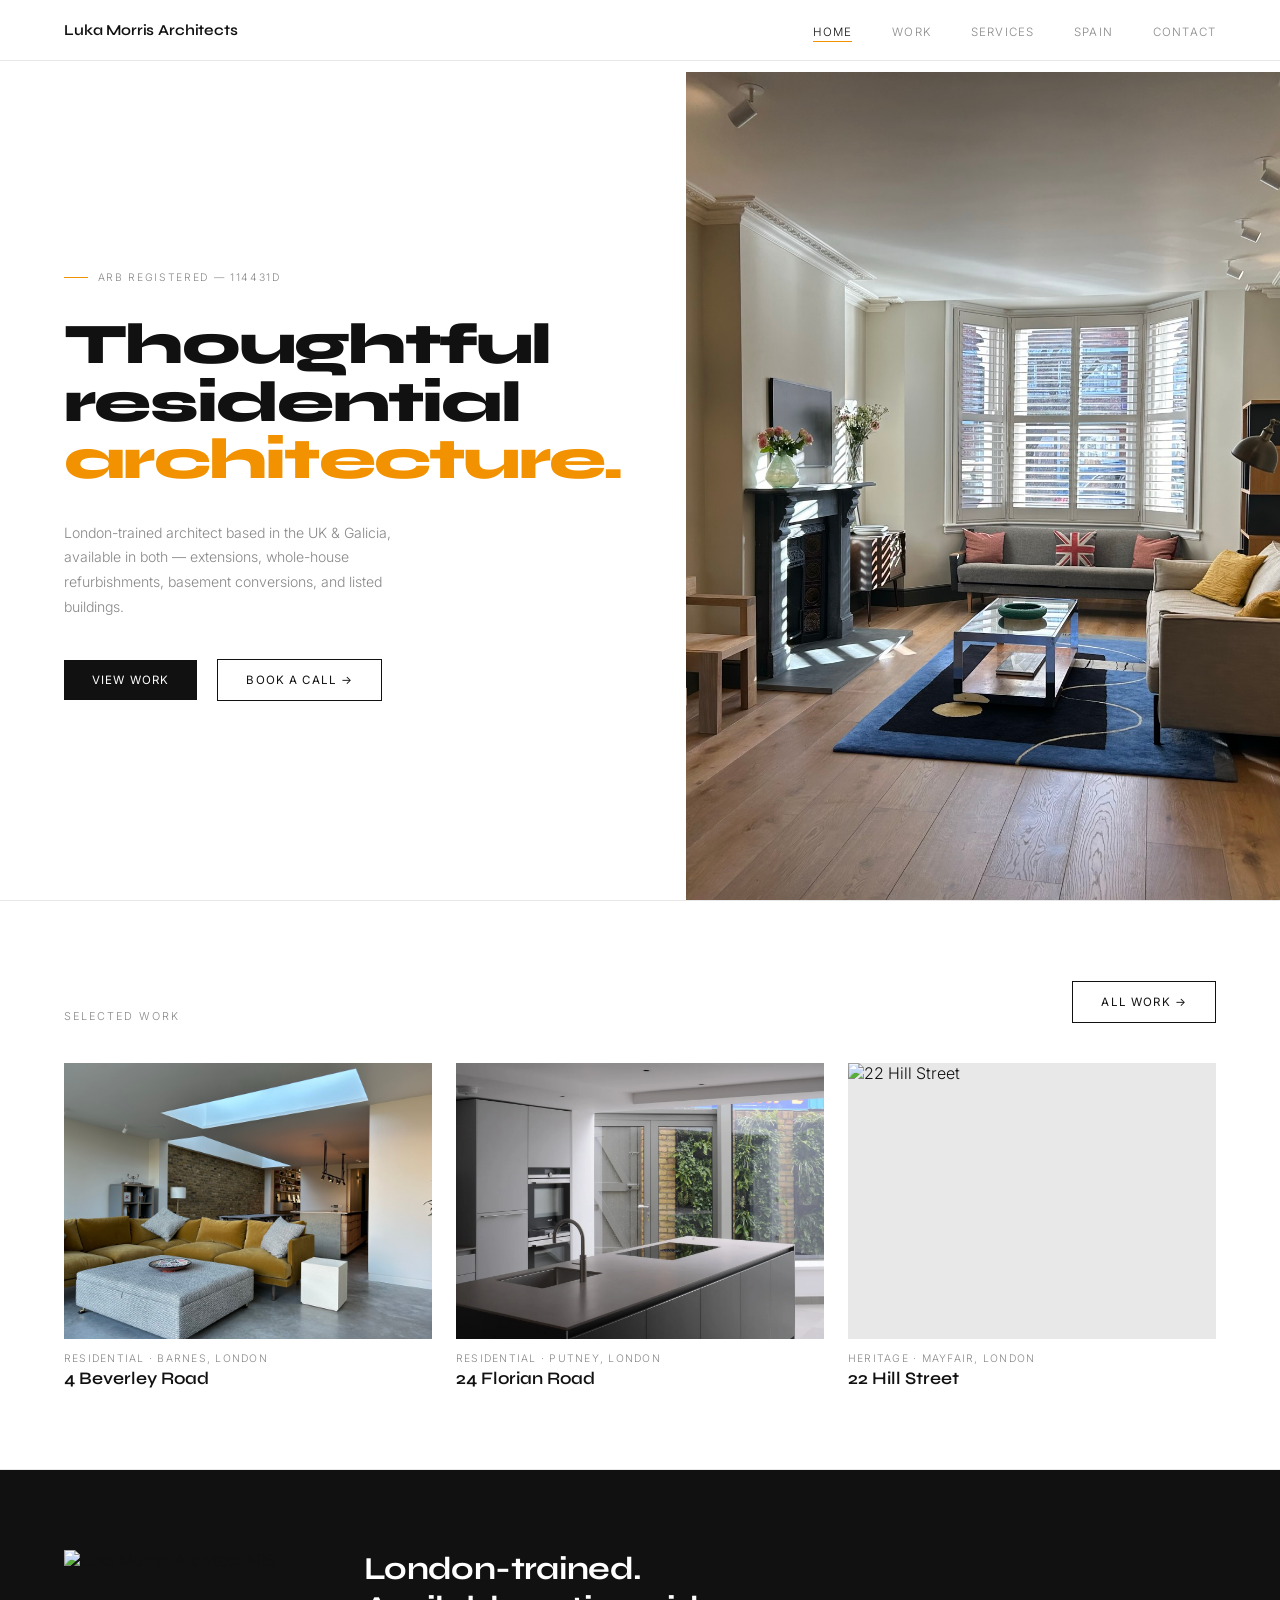
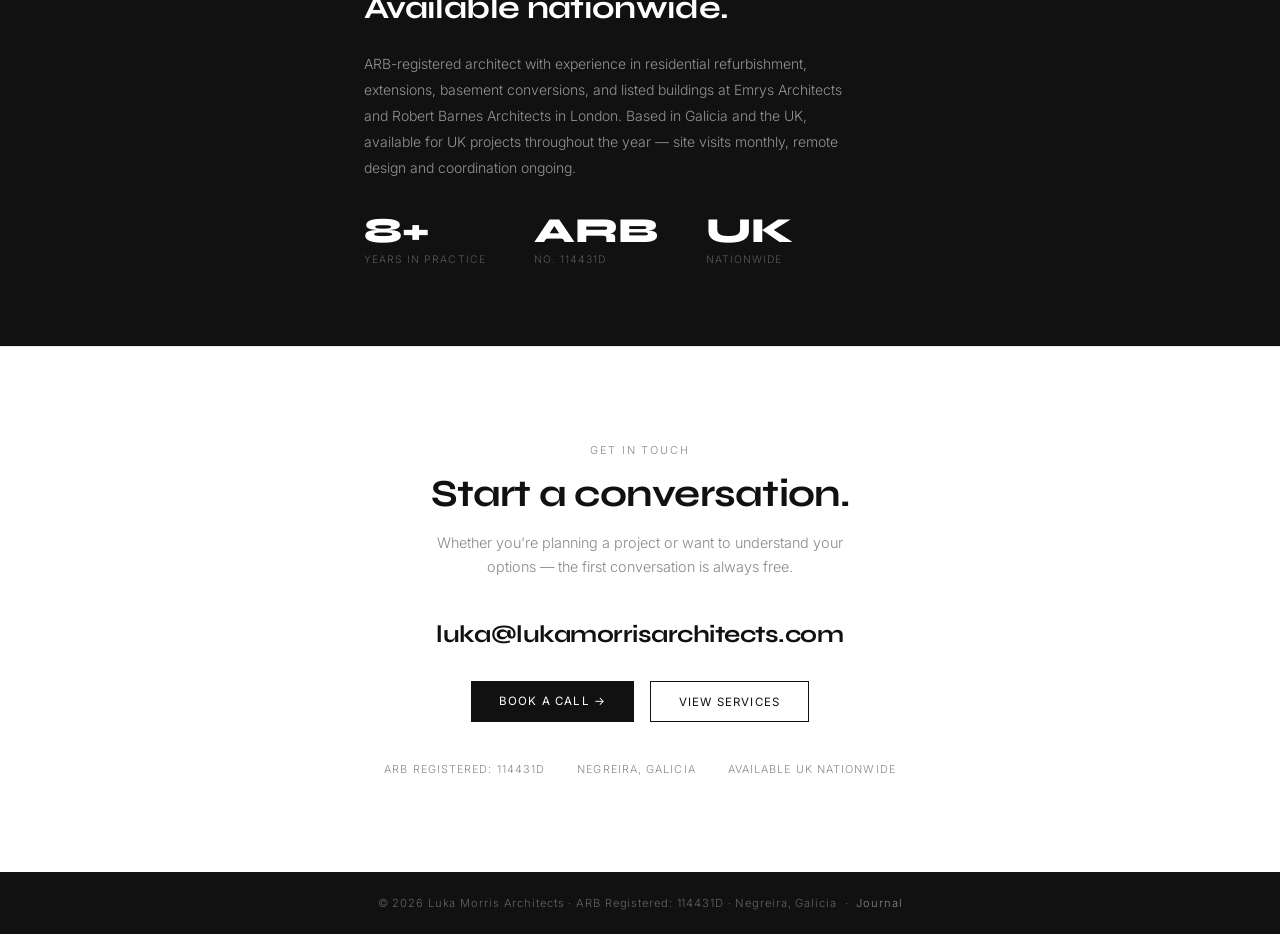
==== index.html @ ba9832d6 "Update index.html" ====
<!DOCTYPE html>
<html lang="en">
<head>
<meta charset="UTF-8">
<meta name="viewport" content="width=device-width, initial-scale=1.0">
<title>Luka Morris Architects — UK Residential Architecture</title>
<meta name="description" content="ARB-registered architect available across the UK — extensions, whole-house refurbishments, basement conversions, and listed buildings. Based in the Uk and Spain.">
<link rel="preconnect" href="https://fonts.googleapis.com">
<link href="https://fonts.googleapis.com/css2?family=Syne:wght@400;600;700;800&family=Inter:wght@300;400;500&display=swap" rel="stylesheet">
<link rel="stylesheet" href="style.css">
<style>
#hero{min-height:100vh;display:grid;grid-template-columns:1fr 1fr;padding-top:4.5rem}
.hero-text{display:flex;flex-direction:column;justify-content:center;padding:5rem 4rem}
.hero-display{font-family:'Syne',sans-serif;font-size:clamp(2.8rem,4.5vw,5rem);font-weight:800;letter-spacing:-.03em;line-height:1.0;color:#111;margin-bottom:2rem}
.hero-display em{font-style:normal;color:#F39200}
.hero-arb{display:inline-flex;align-items:center;gap:.6rem;font-size:.65rem;letter-spacing:.16em;text-transform:uppercase;color:#888;margin-bottom:2rem}
.hero-arb::before{content:'';display:inline-block;width:1.5rem;height:1px;background:#F39200}
.hero-sub{font-size:.88rem;line-height:1.75;color:#888;max-width:380px;margin-bottom:2.5rem;font-weight:300}
.hero-cta{display:flex;gap:1.25rem;align-items:center;flex-wrap:wrap}
.hero-img{overflow:hidden;background:#eee}
.hero-img img{width:100%;height:100%;object-fit:cover}
#projects{padding:5rem 4rem}
#projects .section-head{display:flex;justify-content:space-between;align-items:flex-end;margin-bottom:2.5rem}
.about-strip{background:#111;display:grid;grid-template-columns:220px 1fr;gap:5rem;align-items:start;padding:5rem 4rem}
.about-portrait{width:220px;overflow:hidden;flex-shrink:0}
.about-portrait img{width:100%;display:block}
.about-text h2{font-family:'Syne',sans-serif;font-size:clamp(1.6rem,2.5vw,2.2rem);font-weight:700;color:#fff;letter-spacing:-.02em;line-height:1.2;margin-bottom:1.5rem}
.about-text p{font-size:.875rem;line-height:1.85;color:rgba(255,255,255,.55);max-width:480px;margin-bottom:2rem;font-weight:300}
.about-stats{display:flex;gap:3rem;flex-wrap:wrap}
.stat-num{font-family:'Syne',sans-serif;font-size:2.2rem;font-weight:800;color:#fff;line-height:1}
.stat-label{font-size:.65rem;letter-spacing:.1em;text-transform:uppercase;color:rgba(255,255,255,.3);margin-top:.3rem}
@media(max-width:900px){
  #hero{grid-template-columns:1fr}
  .hero-img{min-height:55vh;order:-1}
  .hero-text{padding:3rem 1.5rem}
  .hero-display{font-size:2.4rem}
  #projects{padding:3.5rem 1.5rem}
  #projects .section-head{flex-direction:column;align-items:flex-start;gap:1rem}
  .about-strip{grid-template-columns:1fr;padding:3rem 1.5rem;gap:2.5rem}
  .about-portrait{width:100px}
}
</style>
</head>
<body>

<nav>
  <a href="index.html" class="nav-logo">Luka Morris Architects</a>
  <ul class="nav-links">
    <li><a href="index.html" class="active">Home</a></li>
    <li><a href="work.html">Work</a></li>
    <li><a href="services.html">Services</a></li>
    <li><a href="spain.html">Spain</a></li>
    <li><a href="#contact">Contact</a></li>
  </ul>
</nav>

<section id="hero">
  <div class="hero-text">
    <span class="hero-arb">ARB Registered — 114431D</span>
    <h1 class="hero-display">Thoughtful<br>residential<br><em>architecture.</em></h1>
    <p class="hero-sub">London-trained architect based in the UK & Galicia, available in both — extensions, whole-house refurbishments, basement conversions, and listed buildings.</p>
    <div class="hero-cta">
      <a href="work.html" class="btn">View Work</a>
      <a href="https://calendly.com/luka-lukamorrisarchitects/30min" target="_blank" class="btn-outline">Book a Call →</a>
    </div>
  </div>
  <div class="hero-img">
    <img src="hero-beverley.jpg" alt="4 Beverley Road — open plan living with rooflights, Barnes">
  </div>
</section>

<hr class="rule">

<section id="projects">
  <div class="section-head">
    <span class="lbl" style="margin-bottom:0">Selected Work</span>
    <a href="work.html" class="btn-outline" style="white-space:nowrap">All Work →</a>
  </div>
  <div class="work-grid-3">
    <a href="work.html#beverley-road" class="work-card">
      <div class="work-card-img"><img src="bev-living.jpg" alt="4 Beverley Road"></div>
      <span class="work-card-label">Residential · Barnes, London</span>
      <div class="work-card-title">4 Beverley Road</div>
    </a>
    <a href="work.html#florian-road" class="work-card">
      <div class="work-card-img"><img src="fr-kitchen.webp" alt="24 Florian Road"></div>
      <span class="work-card-label">Residential · Putney, London</span>
      <div class="work-card-title">24 Florian Road</div>
    </a>
    <a href="work.html#hill-street" class="work-card">
      <div class="work-card-img"><img src="hs-facade.jpg" alt="22 Hill Street"></div>
      <span class="work-card-label">Heritage · Mayfair, London</span>
      <div class="work-card-title">22 Hill Street</div>
    </a>
  </div>
</section>

<hr class="rule">

<div class="about-strip">
  <div class="about-portrait"><img src="portrait.jpg" alt="Luka Morris, Architect ARB"></div>
  <div class="about-text">
    <h2>London-trained.<br>Available nationwide.</h2>
    <p>ARB-registered architect with experience in residential refurbishment, extensions, basement conversions, and listed buildings at Emrys Architects and Robert Barnes Architects in London. Based in Galicia and the UK, available for UK projects throughout the year — site visits monthly, remote design and coordination ongoing.</p>
    <div class="about-stats">
      <div><div class="stat-num">8+</div><div class="stat-label">Years in practice</div></div>
      <div><div class="stat-num">ARB</div><div class="stat-label">No. 114431D</div></div>
      <div><div class="stat-num">UK</div><div class="stat-label">Nationwide</div></div>
    </div>
  </div>
</div>

<hr class="rule">

<section id="contact">
  <span class="lbl">Get in Touch</span>
  <h2>Start a conversation.</h2>
  <p class="contact-sub">Whether you're planning a project or want to understand your options — the first conversation is always free.</p>
  <span id="em"></span>
  <div class="contact-cta">
    <a href="https://calendly.com/luka-lukamorrisarchitects/30min" target="_blank" class="btn">Book a Call →</a>
    <a href="services.html" class="btn-outline">View Services</a>
  </div>
  <div class="contact-meta">
    <span>ARB Registered: 114431D</span>
    <span>Negreira, Galicia</span>
    <span>Available UK Nationwide</span>
  </div>
</section>

<footer>
  © 2026 Luka Morris Architects · ARB Registered: 114431D · Negreira, Galicia
  &nbsp;·&nbsp; <a href="journal.html">Journal</a>
</footer>

<script>
(function(){
  var u='luka',d='lukamorrisarchitects.com',e=u+'@'+d;
  document.getElementById('em').innerHTML='<a href="mailto:'+e+'" class="contact-email-el">'+e+'</a>';
})();
</script>
</body>
</html>
---- style.css ----
/* RESET + VARIABLES */
*,*::before,*::after{margin:0;padding:0;box-sizing:border-box}
:root{
  --black:#111111;
  --white:#ffffff;
  --accent:#F39200;
  --grey:#E8E8E8;
  --mid:#888888;
  --light:#F7F7F7;
  --syne:'Syne',sans-serif;
  --inter:'Inter',sans-serif;
}
html{scroll-behavior:smooth}
body{background:var(--white);color:var(--black);font-family:var(--inter);font-weight:300;-webkit-font-smoothing:antialiased}
img{display:block;max-width:100%;height:auto}
a{color:inherit}

/* NAV */
nav{position:fixed;top:0;left:0;right:0;z-index:100;display:flex;justify-content:space-between;align-items:center;padding:1.25rem 4rem;background:var(--white);border-bottom:1px solid var(--grey)}
.nav-logo{font-family:var(--syne);font-size:.95rem;font-weight:600;letter-spacing:-.01em;text-decoration:none;color:var(--black)}
.nav-links{display:flex;gap:2.5rem;list-style:none;align-items:center}
.nav-links a{text-decoration:none;font-size:.72rem;letter-spacing:.1em;text-transform:uppercase;color:var(--mid);transition:color .2s}
.nav-links a:hover{color:var(--black)}
.nav-links a.active{color:var(--black);border-bottom:1px solid var(--accent);padding-bottom:2px}

/* TYPOGRAPHY */
.display{font-family:var(--syne);font-weight:800;letter-spacing:-.03em;line-height:1.0}
.page-title{font-family:var(--syne);font-size:clamp(3rem,6vw,5.5rem);font-weight:800;letter-spacing:-.03em;line-height:1.0;margin-bottom:1rem}
h2{font-family:var(--syne);font-size:clamp(1.75rem,3vw,2.5rem);font-weight:700;letter-spacing:-.02em;line-height:1.1}
h3{font-family:var(--syne);font-size:1.35rem;font-weight:600;letter-spacing:-.01em}
.lbl{display:block;font-size:.68rem;letter-spacing:.18em;text-transform:uppercase;color:var(--mid);margin-bottom:1rem}
.lbl-accent{color:var(--accent)}
.body-text{font-size:.9rem;line-height:1.8;color:#444;font-weight:300}

/* BUTTONS */
.btn{display:inline-block;padding:.8rem 1.75rem;background:var(--black);color:var(--white);text-decoration:none;font-family:var(--inter);font-size:.72rem;font-weight:400;letter-spacing:.1em;text-transform:uppercase;transition:background .2s;border:none;cursor:pointer}
.btn:hover{background:var(--accent)}
.btn-outline{display:inline-block;padding:.8rem 1.75rem;background:transparent;color:var(--black);text-decoration:none;font-family:var(--inter);font-size:.72rem;font-weight:400;letter-spacing:.1em;text-transform:uppercase;border:1px solid var(--black);transition:all .2s}
.btn-outline:hover{background:var(--black);color:var(--white)}
.btn-enquire{display:inline-block;padding:.6rem 1.25rem;background:transparent;color:var(--black);text-decoration:none;font-family:var(--inter);font-size:.68rem;font-weight:400;letter-spacing:.1em;text-transform:uppercase;border:1px solid var(--grey);transition:all .2s}
.btn-enquire:hover{border-color:var(--accent);color:var(--accent)}

/* DIVIDERS */
hr.rule{border:none;border-top:1px solid var(--grey);margin:0}
.accent-rule{width:2.5rem;height:2px;background:var(--accent);margin-bottom:1.5rem;display:block}

/* CONTACT SECTION */
#contact{text-align:center;padding:6rem 4rem}
#contact h2{margin-bottom:1rem}
.contact-sub{color:var(--mid);font-size:.9rem;max-width:420px;margin:0 auto 2.5rem;line-height:1.7}
.contact-email-el{display:block;font-family:var(--syne);font-size:1.5rem;font-weight:700;color:var(--black);text-decoration:none;margin-bottom:2rem;letter-spacing:-.02em}
.contact-email-el:hover{color:var(--accent)}
.contact-cta{display:flex;gap:1rem;justify-content:center;flex-wrap:wrap}
.contact-meta{display:flex;justify-content:center;gap:2rem;flex-wrap:wrap;font-size:.68rem;letter-spacing:.1em;text-transform:uppercase;color:var(--mid);margin-top:2.5rem}

/* FOOTER */
footer{background:var(--black);color:rgba(255,255,255,.35);text-align:center;padding:1.5rem 4rem;font-size:.7rem;letter-spacing:.08em}
footer a{color:rgba(255,255,255,.5);text-decoration:none}
footer a:hover{color:var(--white)}

/* WORK CARDS */
.work-grid-3{display:grid;grid-template-columns:repeat(3,1fr);gap:1.5rem}
.work-card{text-decoration:none;display:block}
.work-card-img{overflow:hidden;background:var(--grey);margin-bottom:.85rem;aspect-ratio:4/3}
.work-card-img img{width:100%;height:100%;object-fit:cover;transition:transform .5s ease}
.work-card:hover .work-card-img img{transform:scale(1.04)}
.work-card-label{font-size:.65rem;letter-spacing:.12em;text-transform:uppercase;color:var(--mid);margin-bottom:.2rem;display:block}
.work-card-title{font-family:var(--syne);font-size:1.1rem;font-weight:600;color:var(--black)}

/* GALLERY GRID */
.gallery-grid-2{display:grid;grid-template-columns:repeat(2,1fr);gap:1rem}
.gallery-grid-3{display:grid;grid-template-columns:repeat(3,1fr);gap:1rem}
.gallery-item img{width:100%;height:auto;display:block;transition:opacity .3s}
.gallery-item:hover img{opacity:.9}
.gallery-item.square img{aspect-ratio:1;object-fit:cover}
.gallery-item.portrait img{aspect-ratio:3/4;object-fit:cover}
.gallery-item.landscape img{aspect-ratio:4/3;object-fit:cover}

/* DETAILS EXPAND */
details.expand{border-top:1px solid var(--grey);margin-top:2.5rem;padding-top:2rem}
details.expand summary{font-size:.7rem;letter-spacing:.14em;text-transform:uppercase;cursor:pointer;list-style:none;display:flex;align-items:center;gap:.75rem;color:var(--mid);user-select:none;padding-bottom:0;transition:color .2s}
details.expand summary:hover{color:var(--black)}
details.expand summary::after{content:'+';font-size:1.2rem;line-height:1;transition:transform .2s;color:var(--accent)}
details[open].expand summary::after{content:'×'}
details.expand summary::-webkit-details-marker{display:none}
details.expand .expand-content{margin-top:2rem}

/* META TABLE */
.meta-table{width:100%;border-collapse:collapse;font-size:.82rem}
.meta-table tr{border-bottom:1px solid var(--grey)}
.meta-table td{padding:.6rem 0;vertical-align:top}
.meta-table td:first-child{width:38%;color:var(--mid);font-size:.7rem;letter-spacing:.08em;text-transform:uppercase;padding-right:1rem}
.meta-table td:last-child{color:var(--black);font-weight:400}

/* RESPONSIVE */
@media(max-width:900px){
  nav{padding:1rem 1.5rem}
  .nav-links{display:none}
  #contact{padding:4rem 1.5rem}
  .work-grid-3{grid-template-columns:1fr}
  .gallery-grid-2{grid-template-columns:1fr}
  .gallery-grid-3{grid-template-columns:repeat(2,1fr)}
  footer{padding:1.5rem}
}
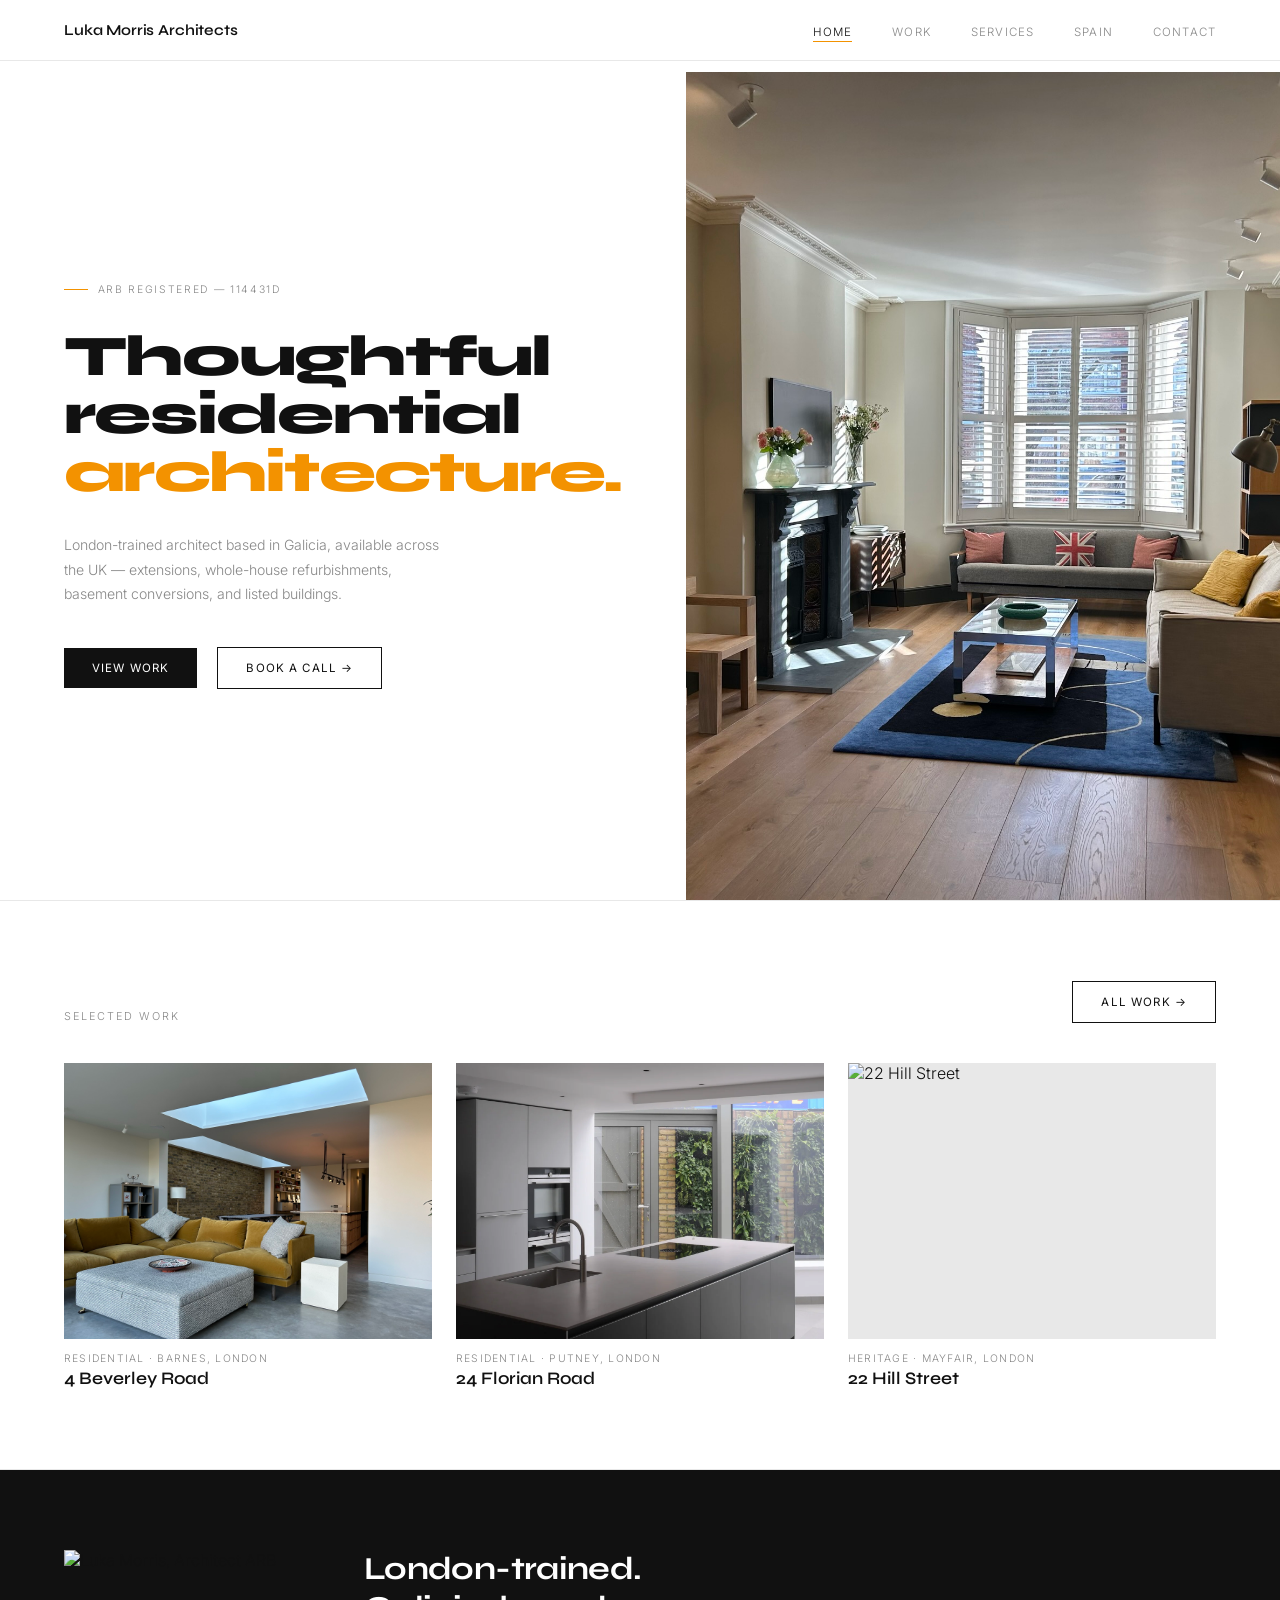
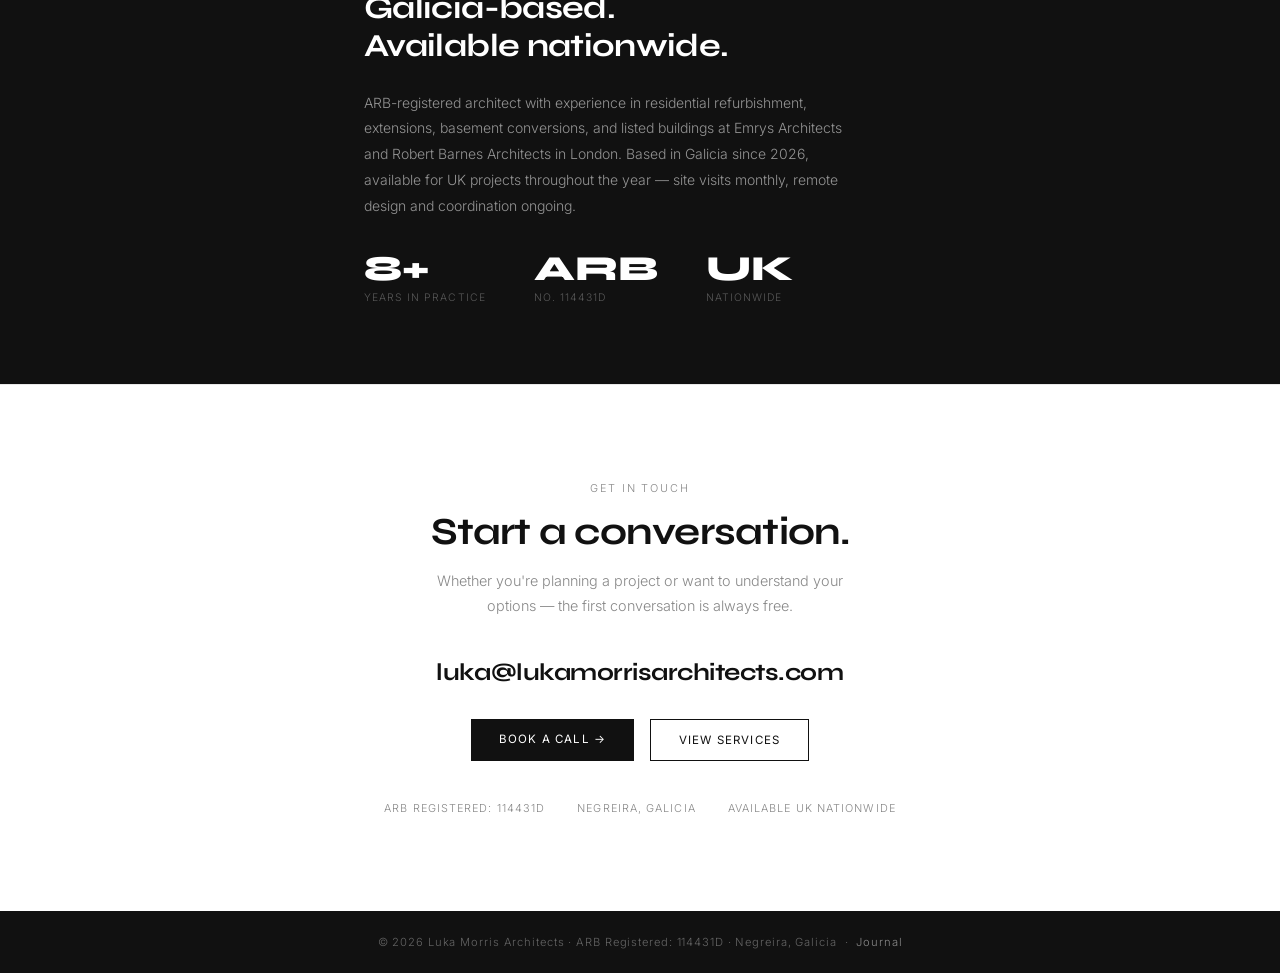
==== commit 6df9b64e: "Add files via upload" ====
--- a/index.html
+++ b/index.html
@@ -4,7 +4,7 @@
 <meta charset="UTF-8">
 <meta name="viewport" content="width=device-width, initial-scale=1.0">
 <title>Luka Morris Architects — UK Residential Architecture</title>
-<meta name="description" content="ARB-registered architect available across the UK — extensions, whole-house refurbishments, basement conversions, and listed buildings. Based in the Uk and Spain.">
+<meta name="description" content="ARB-registered architect available across the UK — extensions, whole-house refurbishments, basement conversions, and listed buildings. Based in Galicia.">
 <link rel="preconnect" href="https://fonts.googleapis.com">
 <link href="https://fonts.googleapis.com/css2?family=Syne:wght@400;600;700;800&family=Inter:wght@300;400;500&display=swap" rel="stylesheet">
 <link rel="stylesheet" href="style.css">
@@ -58,7 +58,7 @@
   <div class="hero-text">
     <span class="hero-arb">ARB Registered — 114431D</span>
     <h1 class="hero-display">Thoughtful<br>residential<br><em>architecture.</em></h1>
-    <p class="hero-sub">London-trained architect based in the UK & Galicia, available in both — extensions, whole-house refurbishments, basement conversions, and listed buildings.</p>
+    <p class="hero-sub">London-trained architect based in Galicia, available across the UK — extensions, whole-house refurbishments, basement conversions, and listed buildings.</p>
     <div class="hero-cta">
       <a href="work.html" class="btn">View Work</a>
       <a href="https://calendly.com/luka-lukamorrisarchitects/30min" target="_blank" class="btn-outline">Book a Call →</a>
@@ -100,8 +100,8 @@
 <div class="about-strip">
   <div class="about-portrait"><img src="portrait.jpg" alt="Luka Morris, Architect ARB"></div>
   <div class="about-text">
-    <h2>London-trained.<br>Available nationwide.</h2>
-    <p>ARB-registered architect with experience in residential refurbishment, extensions, basement conversions, and listed buildings at Emrys Architects and Robert Barnes Architects in London. Based in Galicia and the UK, available for UK projects throughout the year — site visits monthly, remote design and coordination ongoing.</p>
+    <h2>London-trained.<br>Galicia-based.<br>Available nationwide.</h2>
+    <p>ARB-registered architect with experience in residential refurbishment, extensions, basement conversions, and listed buildings at Emrys Architects and Robert Barnes Architects in London. Based in Galicia since 2026, available for UK projects throughout the year — site visits monthly, remote design and coordination ongoing.</p>
     <div class="about-stats">
       <div><div class="stat-num">8+</div><div class="stat-label">Years in practice</div></div>
       <div><div class="stat-num">ARB</div><div class="stat-label">No. 114431D</div></div>
@@ -139,5 +139,28 @@
   document.getElementById('em').innerHTML='<a href="mailto:'+e+'" class="contact-email-el">'+e+'</a>';
 })();
 </script>
+<div id="cursor-orb"></div>
+<script>
+(function(){
+  var orb=document.getElementById("cursor-orb");
+  if(!orb||window.matchMedia("(pointer:coarse)").matches)return;
+  var mx=0,my=0,ox=-200,oy=-200;
+  document.addEventListener("mousemove",function(e){
+    mx=e.clientX;my=e.clientY;
+    orb.classList.add("visible");
+  });
+  document.addEventListener("mouseleave",function(){orb.classList.remove("visible");});
+  document.querySelectorAll("a,button,.work-card,.service-item").forEach(function(el){
+    el.addEventListener("mouseenter",function(){orb.classList.add("large");});
+    el.addEventListener("mouseleave",function(){orb.classList.remove("large");});
+  });
+  function tick(){
+    ox+=(mx-ox)*.1;oy+=(my-oy)*.1;
+    orb.style.left=ox+"px";orb.style.top=oy+"px";
+    requestAnimationFrame(tick);
+  }
+  tick();
+})();
+</script>
 </body>
 </html>
--- a/style.css
+++ b/style.css
@@ -92,6 +92,28 @@
 .meta-table td:first-child{width:38%;color:var(--mid);font-size:.7rem;letter-spacing:.08em;text-transform:uppercase;padding-right:1rem}
 .meta-table td:last-child{color:var(--black);font-weight:400}
 
+/* CURSOR ORB — desktop only */
+@media(pointer:fine){
+  #cursor-orb{
+    position:fixed;
+    width:22px;height:22px;
+    background:rgba(243,146,0,.28);
+    border-radius:50%;
+    pointer-events:none;
+    z-index:9999;
+    transform:translate(-50%,-50%);
+    box-shadow:0 0 18px 6px rgba(243,146,0,.12);
+    transition:width .18s ease,height .18s ease,background .18s ease,opacity .35s ease;
+    opacity:0;
+  }
+  #cursor-orb.visible{opacity:1}
+  #cursor-orb.large{
+    width:42px;height:42px;
+    background:rgba(243,146,0,.12);
+    box-shadow:0 0 28px 10px rgba(243,146,0,.08);
+  }
+}
+
 /* RESPONSIVE */
 @media(max-width:900px){
   nav{padding:1rem 1.5rem}
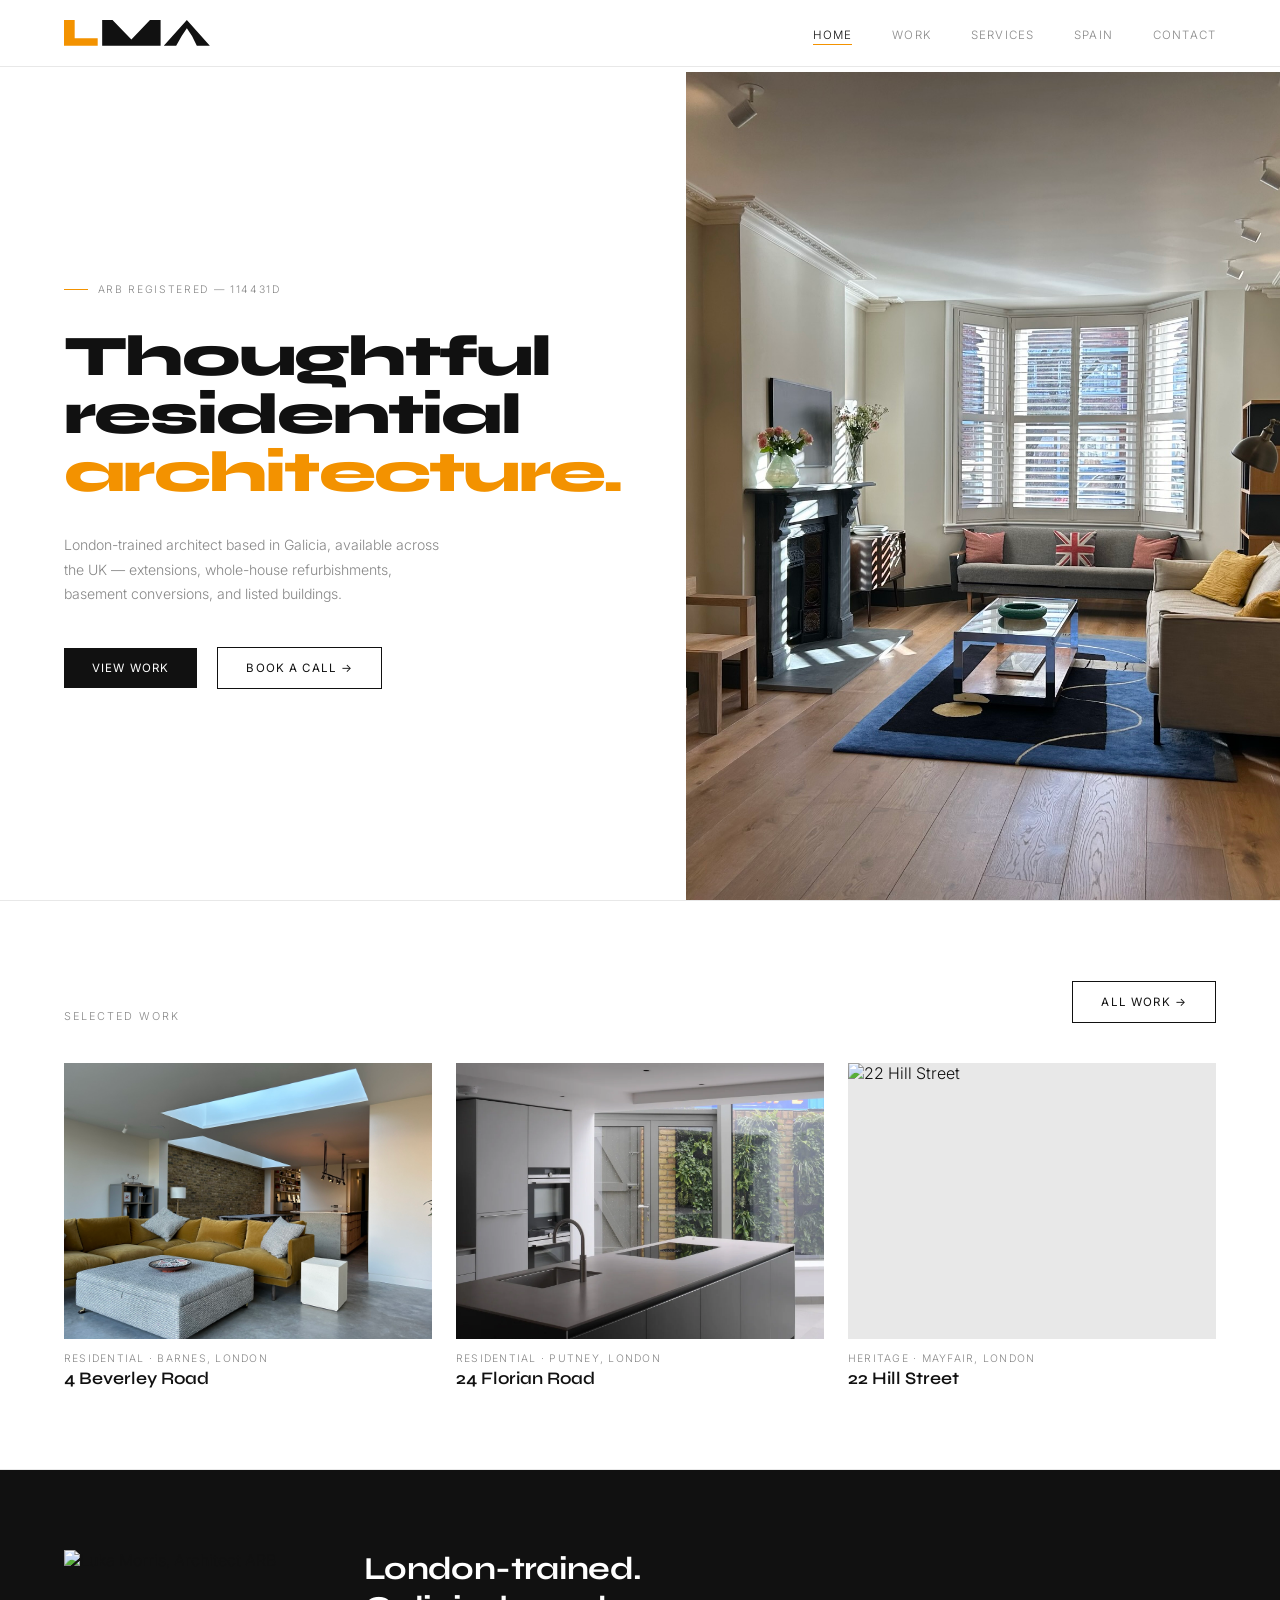
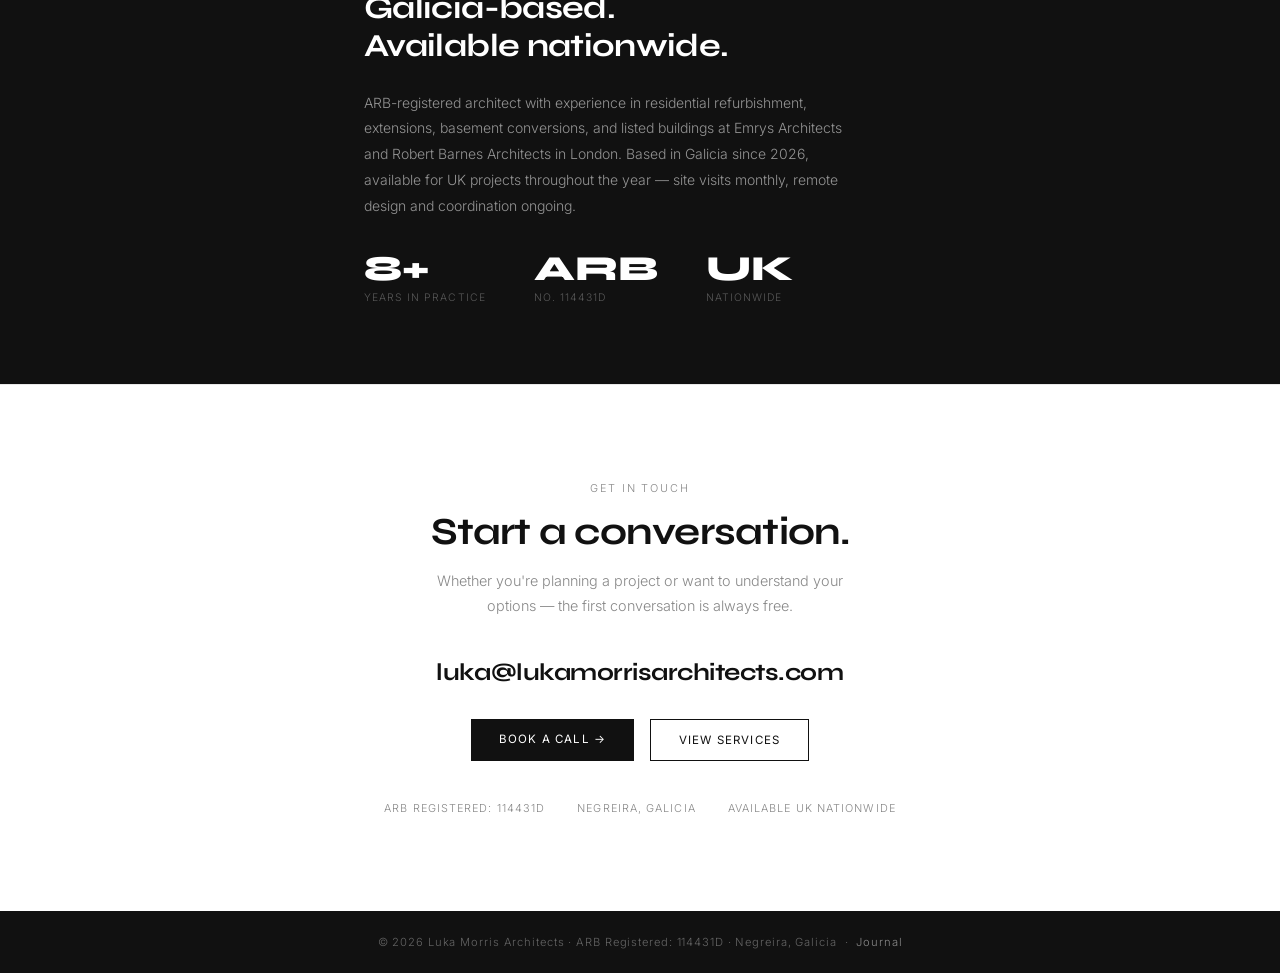
==== commit c5bfa5fe: "Add files via upload" ====
--- a/index.html
+++ b/index.html
@@ -2,6 +2,8 @@
 <html lang="en">
 <head>
 <meta charset="UTF-8">
+<link rel="icon" type="image/svg+xml" href="favicon.svg">
+<link rel="icon" type="image/png" href="favicon.png">
 <meta name="viewport" content="width=device-width, initial-scale=1.0">
 <title>Luka Morris Architects — UK Residential Architecture</title>
 <meta name="description" content="ARB-registered architect available across the UK — extensions, whole-house refurbishments, basement conversions, and listed buildings. Based in Galicia.">
@@ -44,7 +46,7 @@
 <body>
 
 <nav>
-  <a href="index.html" class="nav-logo">Luka Morris Architects</a>
+  <a href="index.html" class="nav-logo"><img src="lma-logo.svg" alt="Luka Morris Architects"></a>
   <ul class="nav-links">
     <li><a href="index.html" class="active">Home</a></li>
     <li><a href="work.html">Work</a></li>
--- a/style.css
+++ b/style.css
@@ -17,7 +17,8 @@
 
 /* NAV */
 nav{position:fixed;top:0;left:0;right:0;z-index:100;display:flex;justify-content:space-between;align-items:center;padding:1.25rem 4rem;background:var(--white);border-bottom:1px solid var(--grey)}
-.nav-logo{font-family:var(--syne);font-size:.95rem;font-weight:600;letter-spacing:-.01em;text-decoration:none;color:var(--black)}
+.nav-logo{text-decoration:none;display:flex;align-items:center}
+.nav-logo img{height:26px;width:auto;display:block}
 .nav-links{display:flex;gap:2.5rem;list-style:none;align-items:center}
 .nav-links a{text-decoration:none;font-size:.72rem;letter-spacing:.1em;text-transform:uppercase;color:var(--mid);transition:color .2s}
 .nav-links a:hover{color:var(--black)}
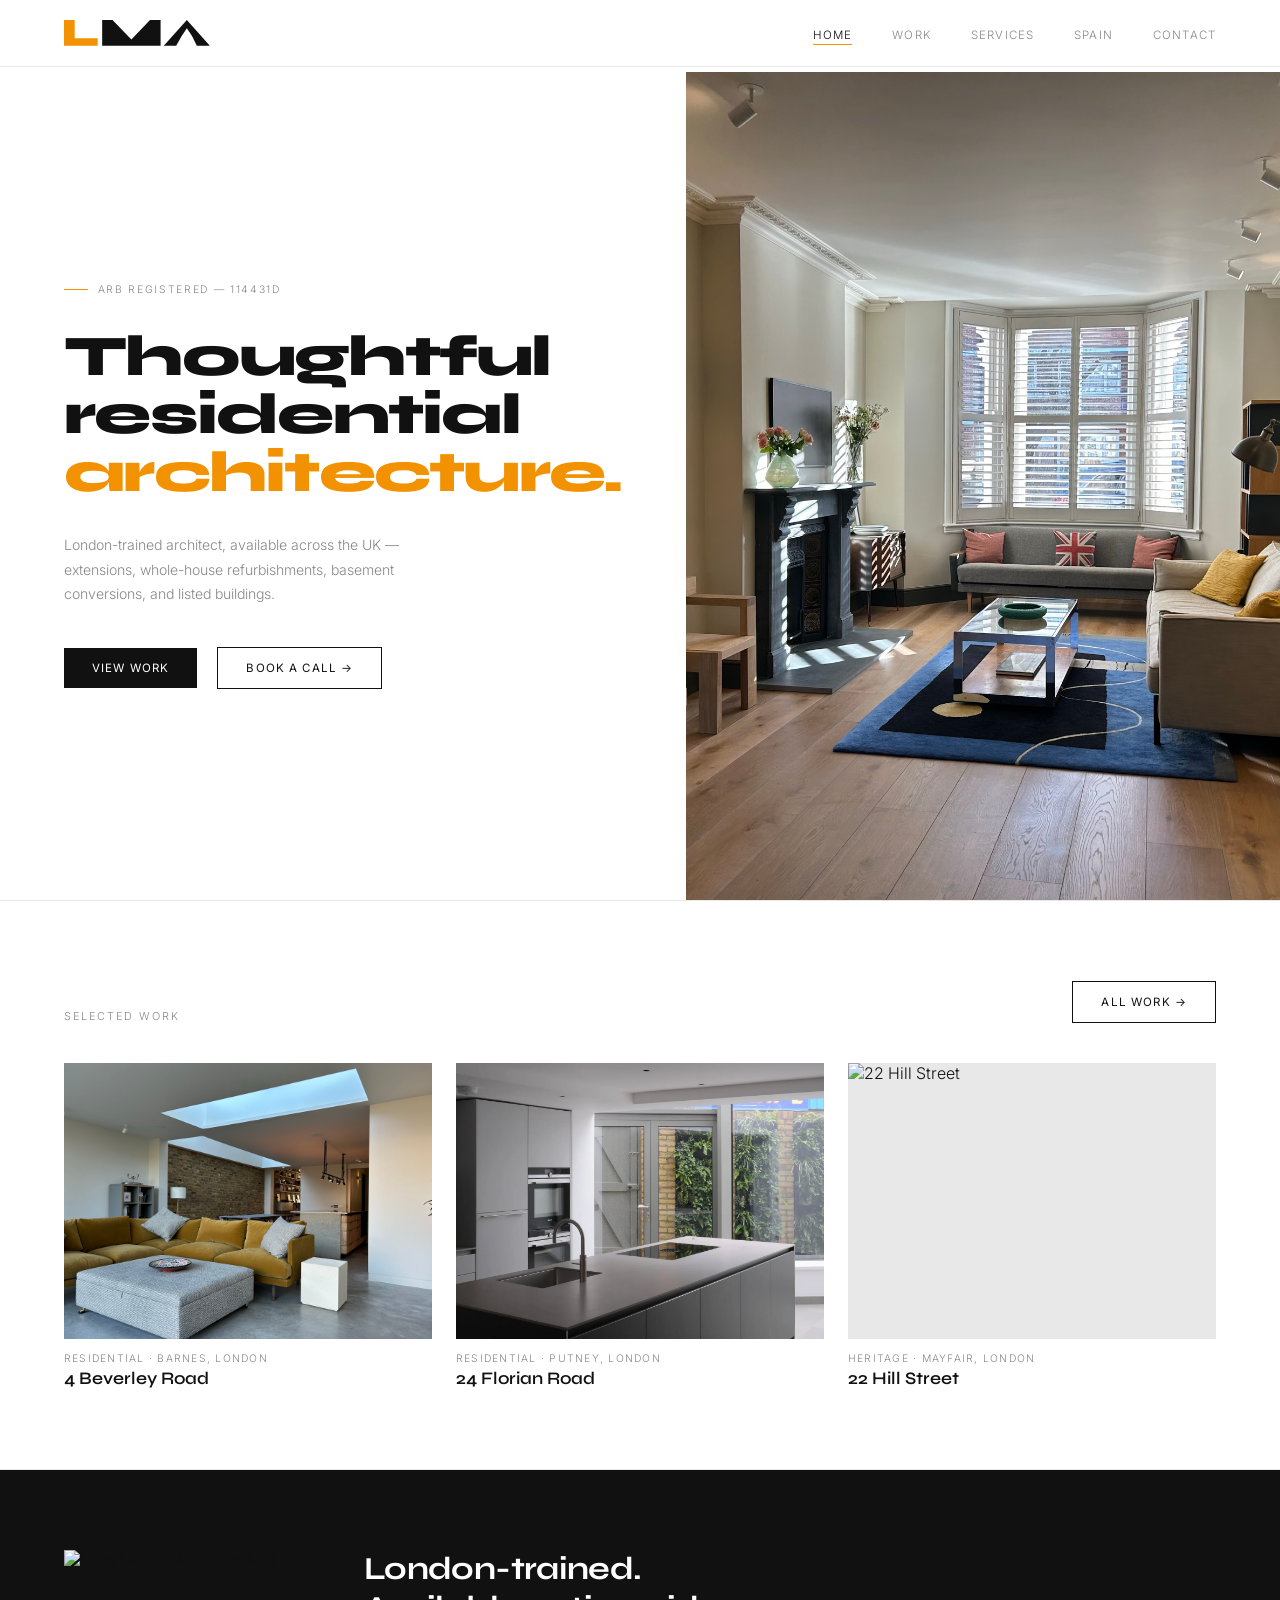
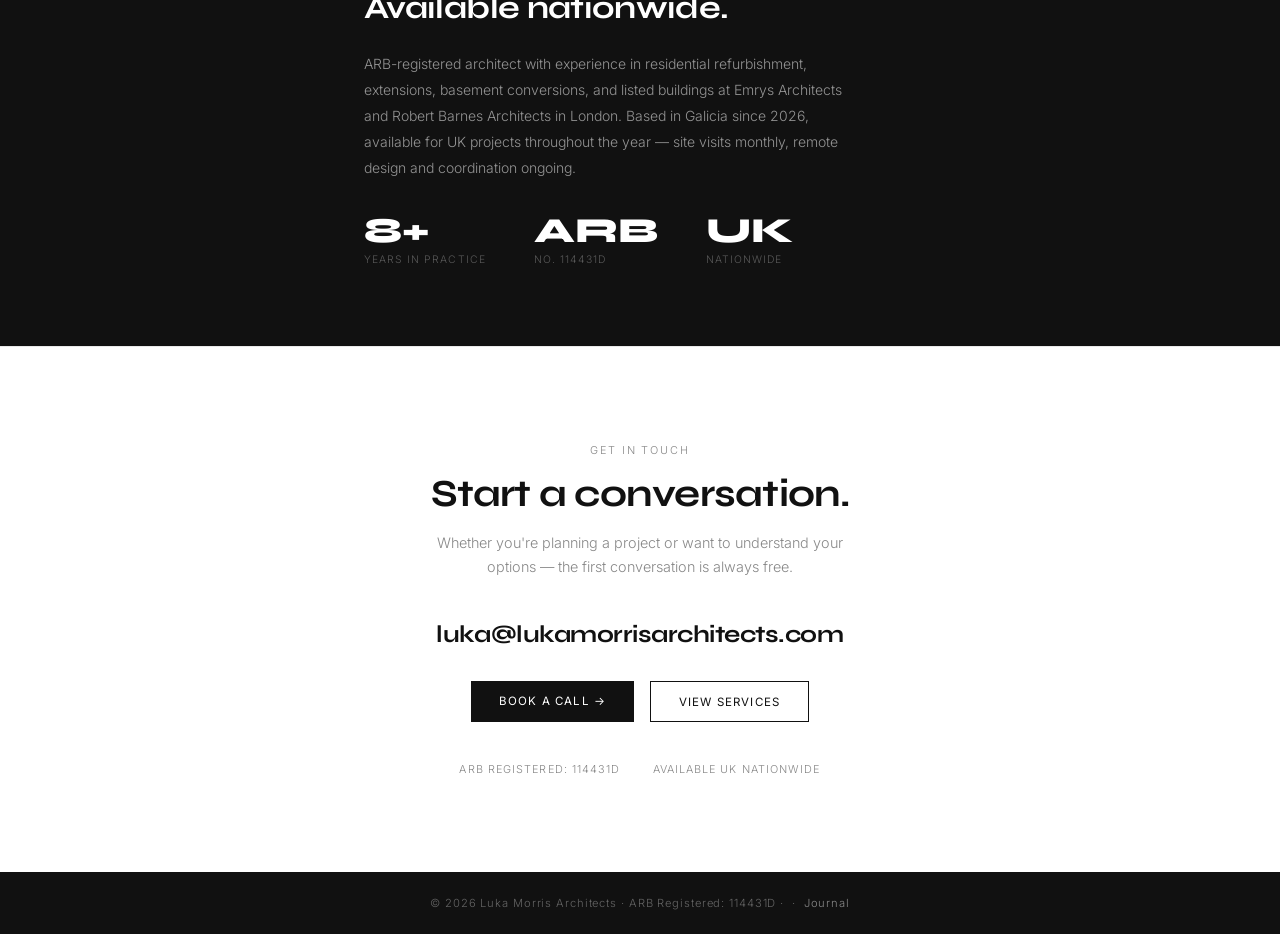
==== commit b960adeb: "Update index.html" ====
--- a/index.html
+++ b/index.html
@@ -6,7 +6,7 @@
 <link rel="icon" type="image/png" href="favicon.png">
 <meta name="viewport" content="width=device-width, initial-scale=1.0">
 <title>Luka Morris Architects — UK Residential Architecture</title>
-<meta name="description" content="ARB-registered architect available across the UK — extensions, whole-house refurbishments, basement conversions, and listed buildings. Based in Galicia.">
+<meta name="description" content="ARB-registered architect available across the UK — extensions, whole-house refurbishments, basement conversions, and listed buildings.">
 <link rel="preconnect" href="https://fonts.googleapis.com">
 <link href="https://fonts.googleapis.com/css2?family=Syne:wght@400;600;700;800&family=Inter:wght@300;400;500&display=swap" rel="stylesheet">
 <link rel="stylesheet" href="style.css">
@@ -60,7 +60,7 @@
   <div class="hero-text">
     <span class="hero-arb">ARB Registered — 114431D</span>
     <h1 class="hero-display">Thoughtful<br>residential<br><em>architecture.</em></h1>
-    <p class="hero-sub">London-trained architect based in Galicia, available across the UK — extensions, whole-house refurbishments, basement conversions, and listed buildings.</p>
+    <p class="hero-sub">London-trained architect, available across the UK — extensions, whole-house refurbishments, basement conversions, and listed buildings.</p>
     <div class="hero-cta">
       <a href="work.html" class="btn">View Work</a>
       <a href="https://calendly.com/luka-lukamorrisarchitects/30min" target="_blank" class="btn-outline">Book a Call →</a>
@@ -102,7 +102,7 @@
 <div class="about-strip">
   <div class="about-portrait"><img src="portrait.jpg" alt="Luka Morris, Architect ARB"></div>
   <div class="about-text">
-    <h2>London-trained.<br>Galicia-based.<br>Available nationwide.</h2>
+    <h2>London-trained.<br>Available nationwide.</h2>
     <p>ARB-registered architect with experience in residential refurbishment, extensions, basement conversions, and listed buildings at Emrys Architects and Robert Barnes Architects in London. Based in Galicia since 2026, available for UK projects throughout the year — site visits monthly, remote design and coordination ongoing.</p>
     <div class="about-stats">
       <div><div class="stat-num">8+</div><div class="stat-label">Years in practice</div></div>
@@ -125,13 +125,12 @@
   </div>
   <div class="contact-meta">
     <span>ARB Registered: 114431D</span>
-    <span>Negreira, Galicia</span>
     <span>Available UK Nationwide</span>
   </div>
 </section>
 
 <footer>
-  © 2026 Luka Morris Architects · ARB Registered: 114431D · Negreira, Galicia
+  © 2026 Luka Morris Architects · ARB Registered: 114431D ·
   &nbsp;·&nbsp; <a href="journal.html">Journal</a>
 </footer>
 
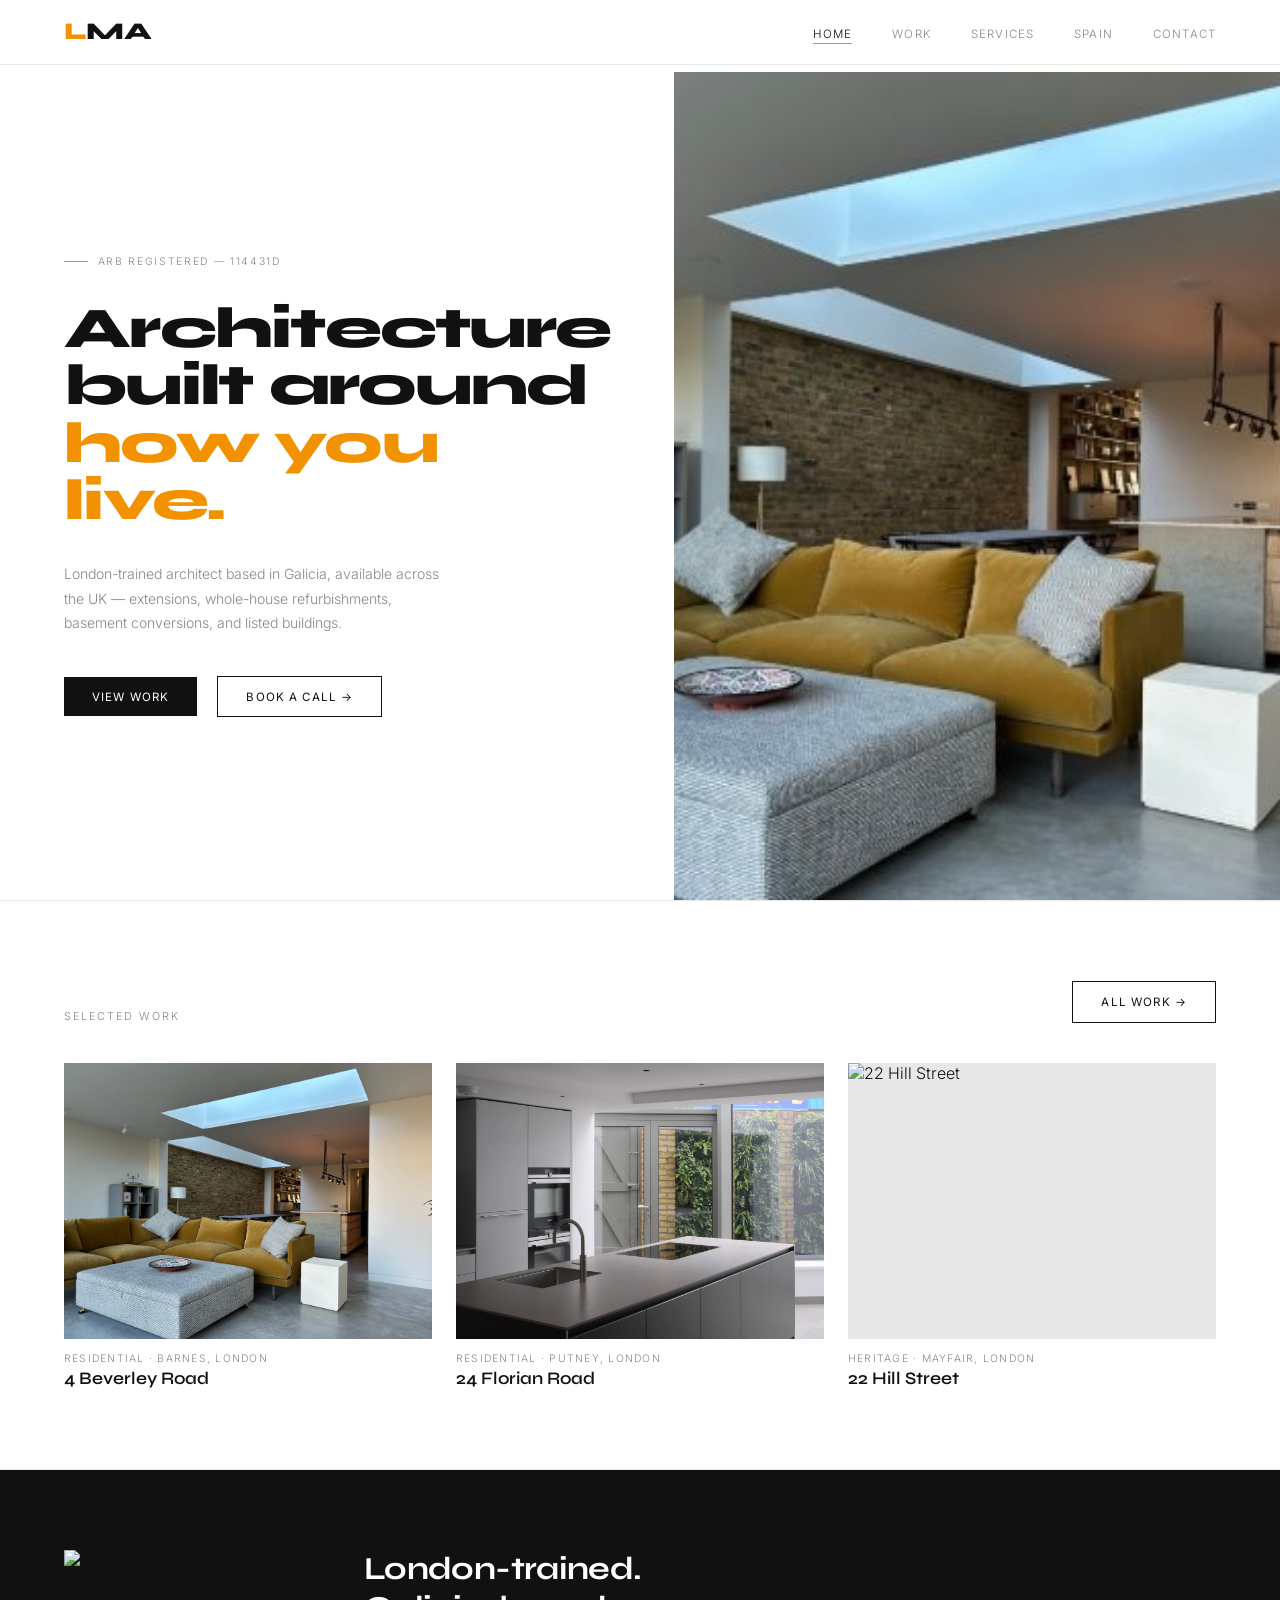
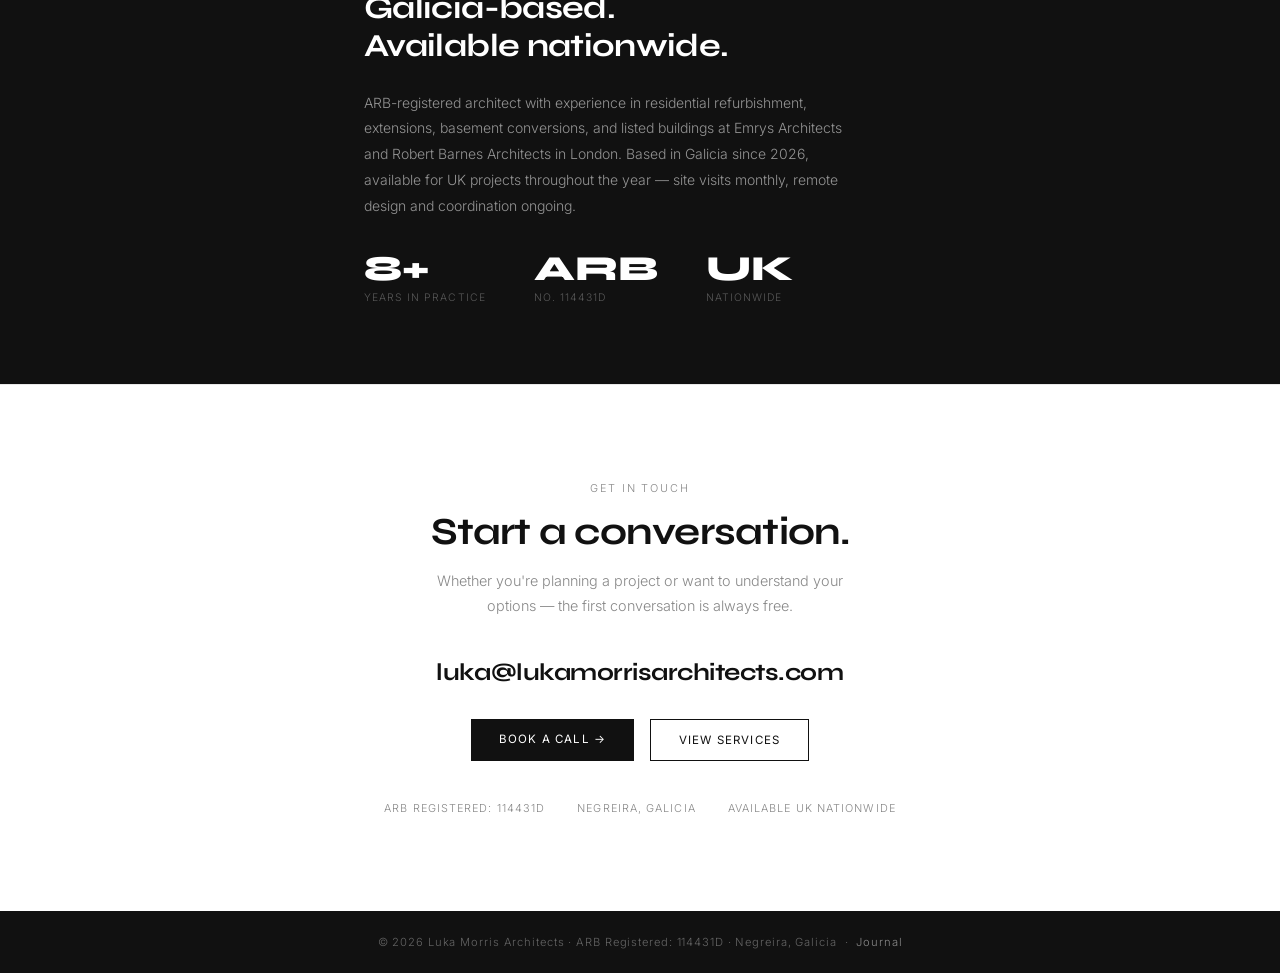
==== commit f62983d5: "Add files via upload" ====
--- a/index.html
+++ b/index.html
@@ -6,7 +6,7 @@
 <link rel="icon" type="image/png" href="favicon.png">
 <meta name="viewport" content="width=device-width, initial-scale=1.0">
 <title>Luka Morris Architects — UK Residential Architecture</title>
-<meta name="description" content="ARB-registered architect available across the UK — extensions, whole-house refurbishments, basement conversions, and listed buildings.">
+<meta name="description" content="ARB-registered architect available across the UK — extensions, whole-house refurbishments, basement conversions, and listed buildings. Based in Galicia.">
 <link rel="preconnect" href="https://fonts.googleapis.com">
 <link href="https://fonts.googleapis.com/css2?family=Syne:wght@400;600;700;800&family=Inter:wght@300;400;500&display=swap" rel="stylesheet">
 <link rel="stylesheet" href="style.css">
@@ -46,7 +46,7 @@
 <body>
 
 <nav>
-  <a href="index.html" class="nav-logo"><img src="lma-logo.svg" alt="Luka Morris Architects"></a>
+  <a href="index.html" class="nav-logo"><span class="nav-l">L</span><span class="nav-ma">MA</span></a>
   <ul class="nav-links">
     <li><a href="index.html" class="active">Home</a></li>
     <li><a href="work.html">Work</a></li>
@@ -59,8 +59,8 @@
 <section id="hero">
   <div class="hero-text">
     <span class="hero-arb">ARB Registered — 114431D</span>
-    <h1 class="hero-display">Thoughtful<br>residential<br><em>architecture.</em></h1>
-    <p class="hero-sub">London-trained architect, available across the UK — extensions, whole-house refurbishments, basement conversions, and listed buildings.</p>
+    <h1 class="hero-display">Architecture<br>built around<br><em>how you live.</em></h1>
+    <p class="hero-sub">London-trained architect based in Galicia, available across the UK — extensions, whole-house refurbishments, basement conversions, and listed buildings.</p>
     <div class="hero-cta">
       <a href="work.html" class="btn">View Work</a>
       <a href="https://calendly.com/luka-lukamorrisarchitects/30min" target="_blank" class="btn-outline">Book a Call →</a>
@@ -102,7 +102,7 @@
 <div class="about-strip">
   <div class="about-portrait"><img src="portrait.jpg" alt="Luka Morris, Architect ARB"></div>
   <div class="about-text">
-    <h2>London-trained.<br>Available nationwide.</h2>
+    <h2>London-trained.<br>Galicia-based.<br>Available nationwide.</h2>
     <p>ARB-registered architect with experience in residential refurbishment, extensions, basement conversions, and listed buildings at Emrys Architects and Robert Barnes Architects in London. Based in Galicia since 2026, available for UK projects throughout the year — site visits monthly, remote design and coordination ongoing.</p>
     <div class="about-stats">
       <div><div class="stat-num">8+</div><div class="stat-label">Years in practice</div></div>
@@ -125,12 +125,13 @@
   </div>
   <div class="contact-meta">
     <span>ARB Registered: 114431D</span>
+    <span>Negreira, Galicia</span>
     <span>Available UK Nationwide</span>
   </div>
 </section>
 
 <footer>
-  © 2026 Luka Morris Architects · ARB Registered: 114431D ·
+  © 2026 Luka Morris Architects · ARB Registered: 114431D · Negreira, Galicia
   &nbsp;·&nbsp; <a href="journal.html">Journal</a>
 </footer>
 
--- a/style.css
+++ b/style.css
@@ -17,8 +17,9 @@
 
 /* NAV */
 nav{position:fixed;top:0;left:0;right:0;z-index:100;display:flex;justify-content:space-between;align-items:center;padding:1.25rem 4rem;background:var(--white);border-bottom:1px solid var(--grey)}
-.nav-logo{text-decoration:none;display:flex;align-items:center}
-.nav-logo img{height:26px;width:auto;display:block}
+.nav-logo{text-decoration:none;display:flex;align-items:center;font-family:var(--syne);font-size:1.5rem;font-weight:800;letter-spacing:-.03em;line-height:1}
+.nav-l{color:#F39200}
+.nav-ma{color:#111111}
 .nav-links{display:flex;gap:2.5rem;list-style:none;align-items:center}
 .nav-links a{text-decoration:none;font-size:.72rem;letter-spacing:.1em;text-transform:uppercase;color:var(--mid);transition:color .2s}
 .nav-links a:hover{color:var(--black)}
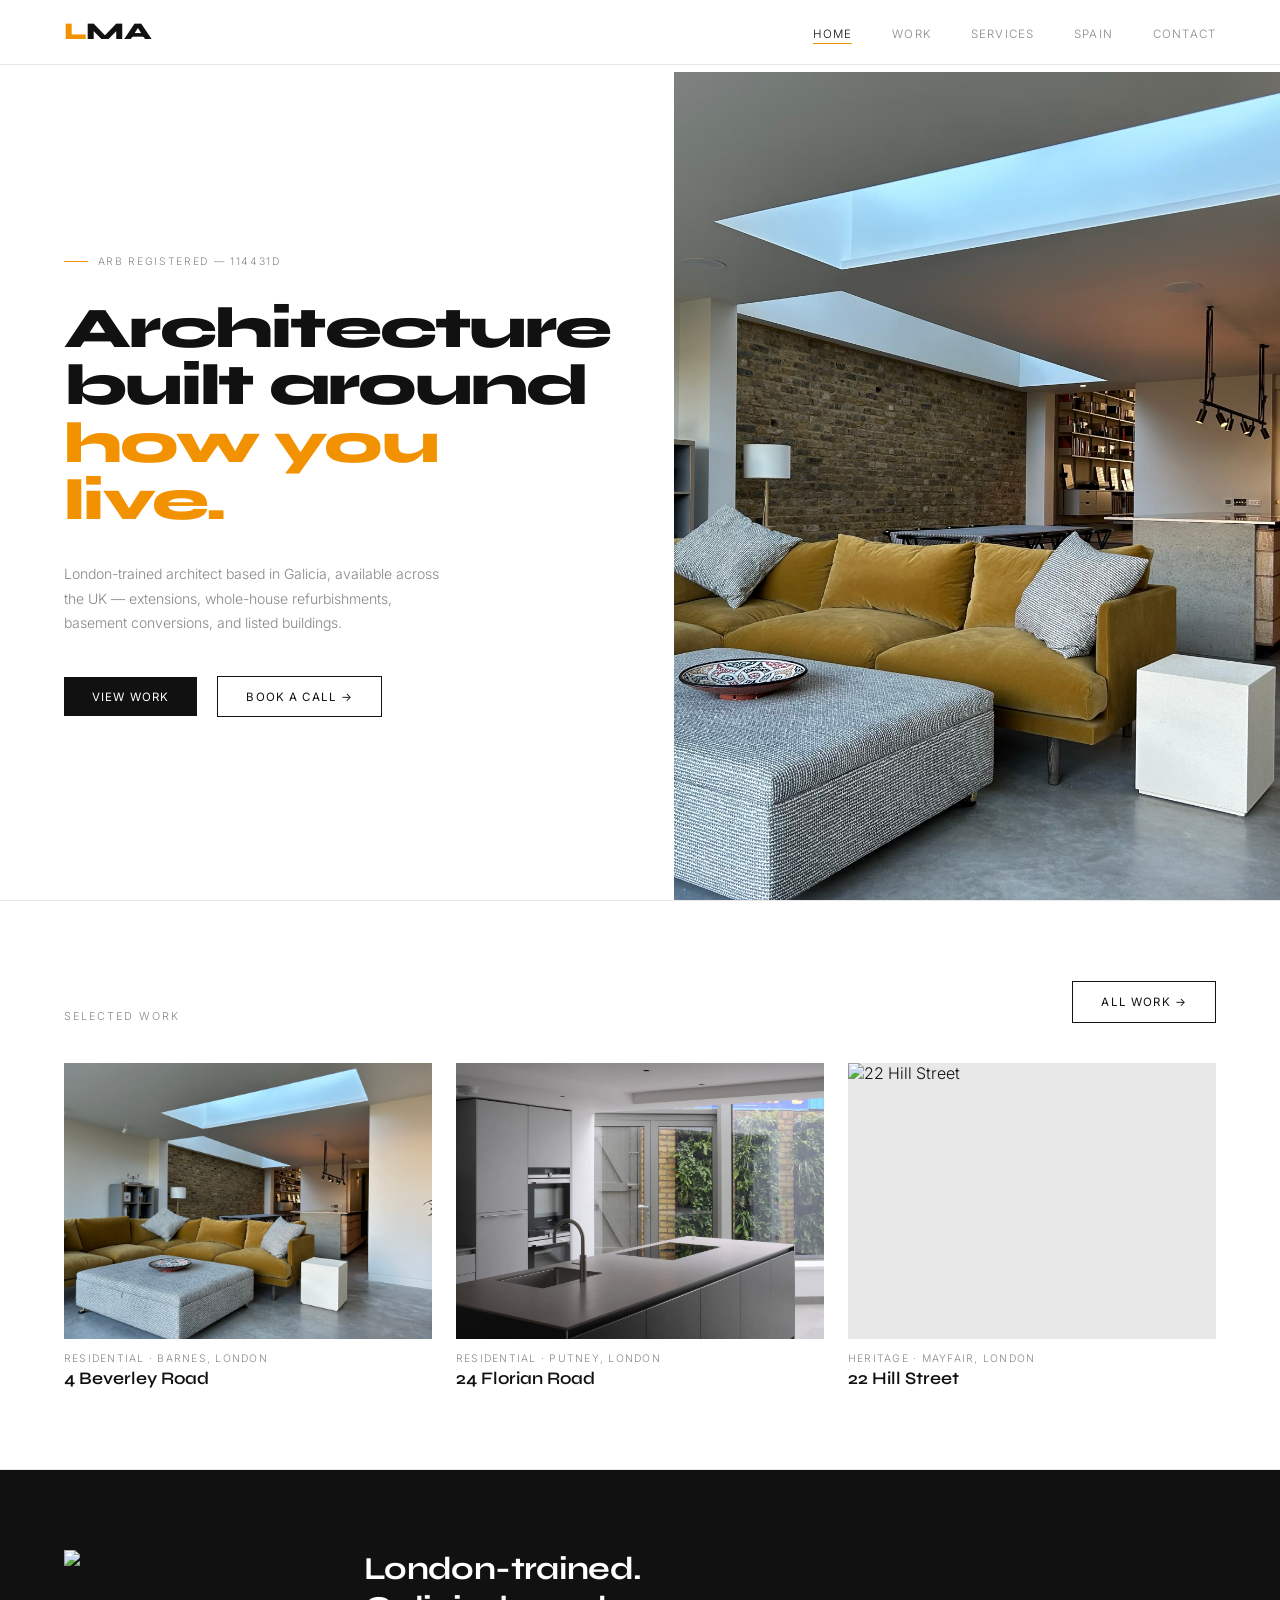
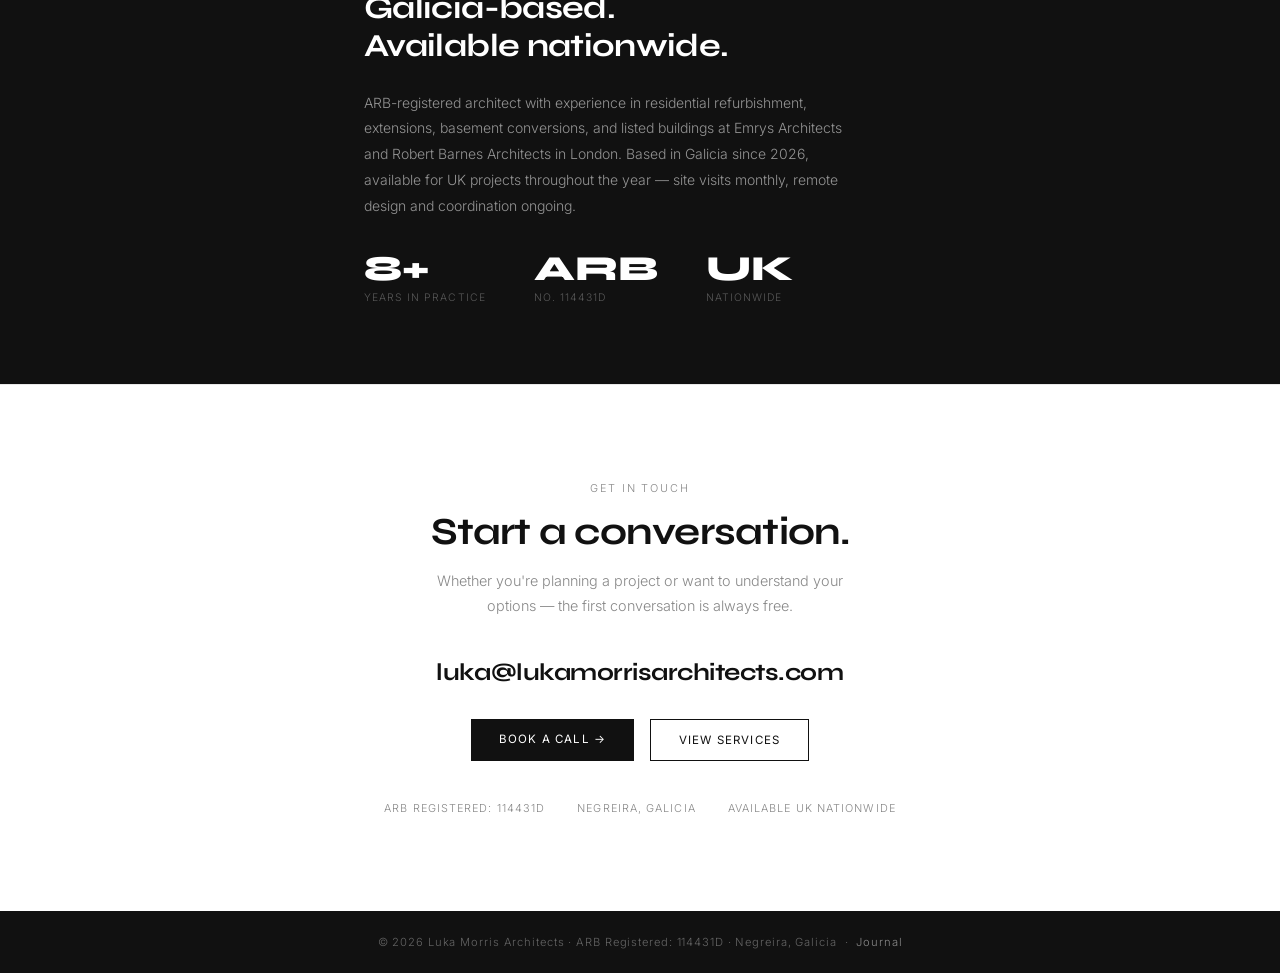
==== commit 47e57368: "Add files via upload" ====
--- a/index.html
+++ b/index.html
@@ -54,7 +54,15 @@
     <li><a href="spain.html">Spain</a></li>
     <li><a href="#contact">Contact</a></li>
   </ul>
+  <button class="hamburger" id="menuBtn" aria-label="Open menu" onclick="toggleMenu()"><span></span><span></span><span></span></button>
 </nav>
+<div class="nav-mobile" id="navMobile">
+  <a href="index.html">Home</a>
+  <a href="work.html">Work</a>
+  <a href="services.html">Services</a>
+  <a href="spain.html">Spain</a>
+  <a href="#contact">Contact</a>
+</div>
 
 <section id="hero">
   <div class="hero-text">
@@ -136,6 +144,24 @@
 </footer>
 
 <script>
+function toggleMenu(){
+  document.getElementById('menuBtn').classList.toggle('open');
+  document.getElementById('navMobile').classList.toggle('open');
+}
+document.querySelectorAll('.nav-mobile a').forEach(function(a){
+  a.addEventListener('click',function(){
+    document.getElementById('menuBtn').classList.remove('open');
+    document.getElementById('navMobile').classList.remove('open');
+  });
+});
+(function(){
+  var p=window.location.pathname.split('/').pop()||'index.html';
+  document.querySelectorAll('.nav-mobile a').forEach(function(a){
+    if(a.getAttribute('href')===p)a.style.color='#F39200';
+  });
+})();
+</script>
+<script>
 (function(){
   var u='luka',d='lukamorrisarchitects.com',e=u+'@'+d;
   document.getElementById('em').innerHTML='<a href="mailto:'+e+'" class="contact-email-el">'+e+'</a>';
--- a/style.css
+++ b/style.css
@@ -116,10 +116,23 @@
   }
 }
 
+/* MOBILE NAV */
+.hamburger{display:none;flex-direction:column;gap:5px;cursor:pointer;background:none;border:none;padding:4px}
+.hamburger span{display:block;width:22px;height:2px;background:var(--black);transition:transform .3s,opacity .3s}
+.hamburger.open span:nth-child(1){transform:translateY(7px) rotate(45deg)}
+.hamburger.open span:nth-child(2){opacity:0}
+.hamburger.open span:nth-child(3){transform:translateY(-7px) rotate(-45deg)}
+.nav-mobile{display:none;position:fixed;top:4.2rem;left:0;right:0;background:var(--white);border-bottom:1px solid var(--grey);z-index:99;flex-direction:column}
+.nav-mobile a{display:block;padding:1rem 1.5rem;font-family:var(--inter);font-size:.78rem;letter-spacing:.1em;text-transform:uppercase;color:var(--black);text-decoration:none;border-bottom:1px solid var(--grey);transition:color .2s}
+.nav-mobile a:last-child{border-bottom:none}
+.nav-mobile a:hover{color:var(--accent)}
+.nav-mobile.open{display:flex}
+
 /* RESPONSIVE */
 @media(max-width:900px){
   nav{padding:1rem 1.5rem}
   .nav-links{display:none}
+  .hamburger{display:flex}
   #contact{padding:4rem 1.5rem}
   .work-grid-3{grid-template-columns:1fr}
   .gallery-grid-2{grid-template-columns:1fr}
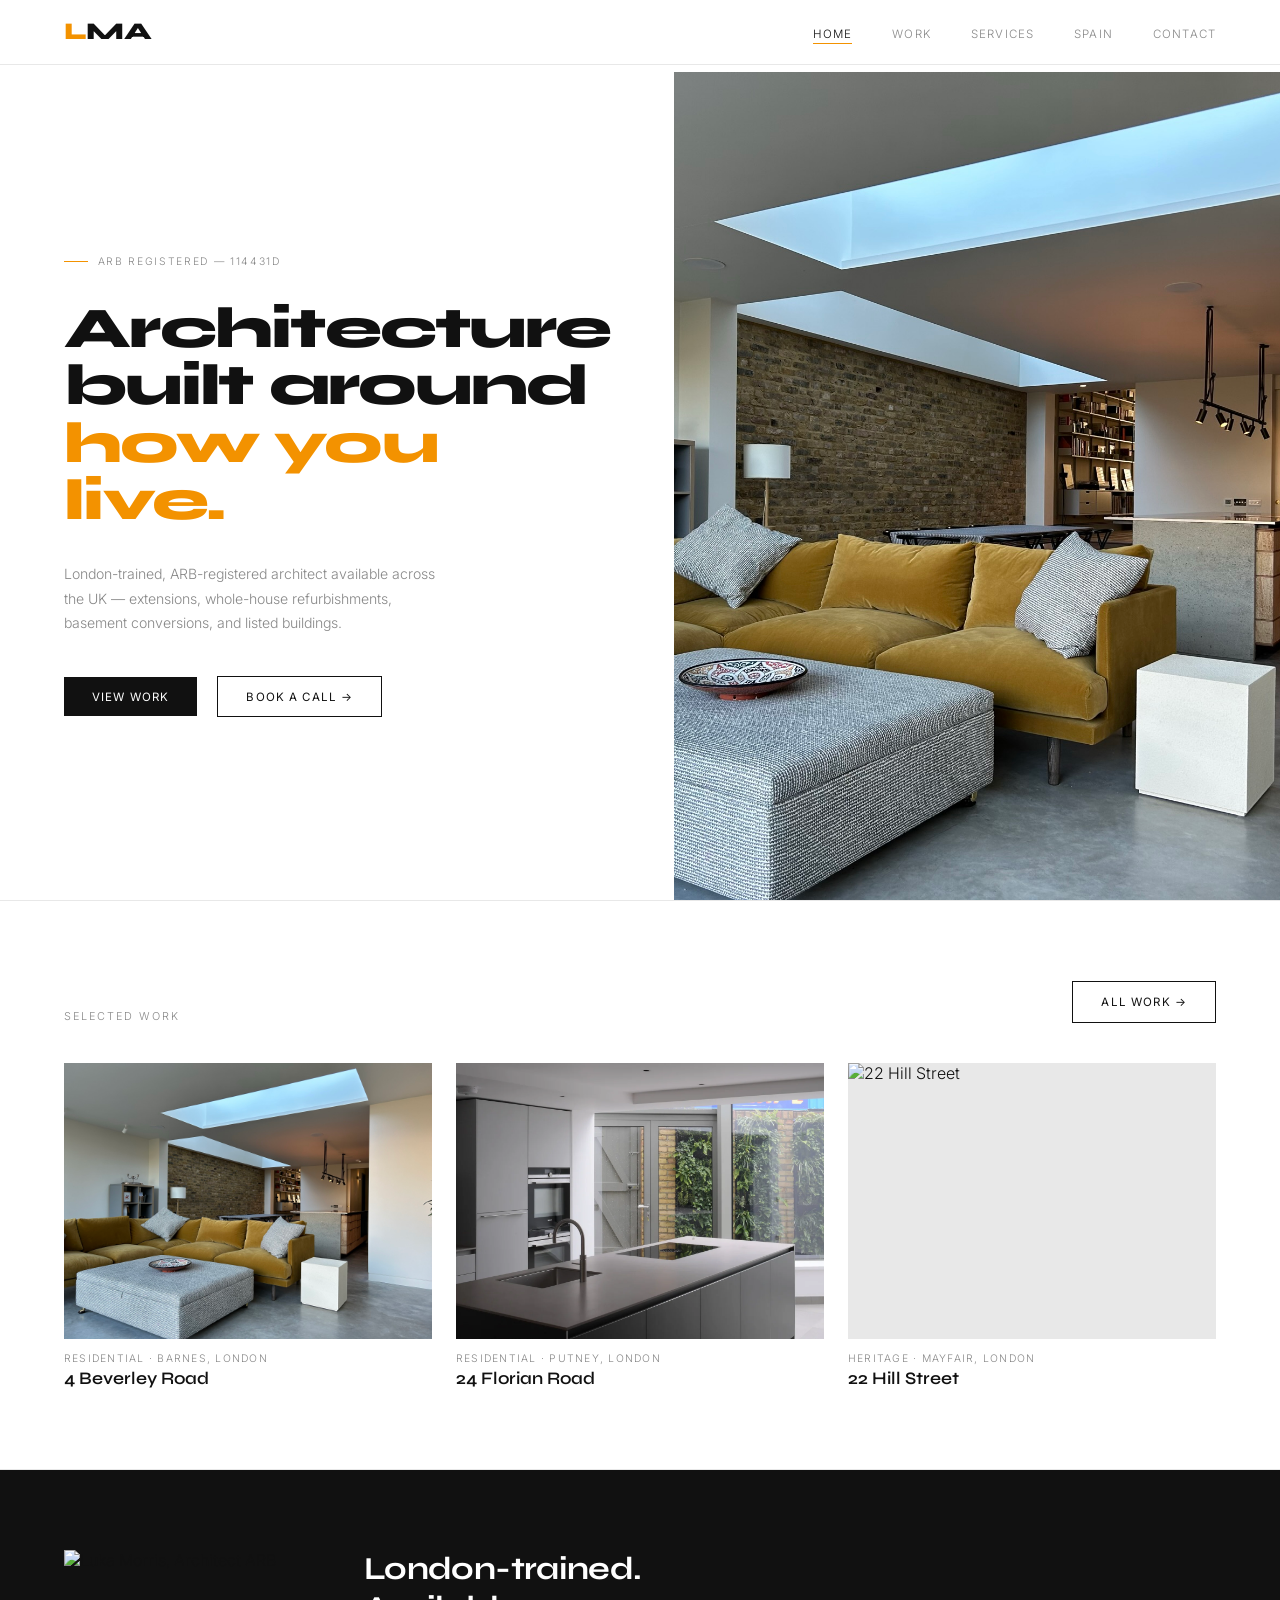
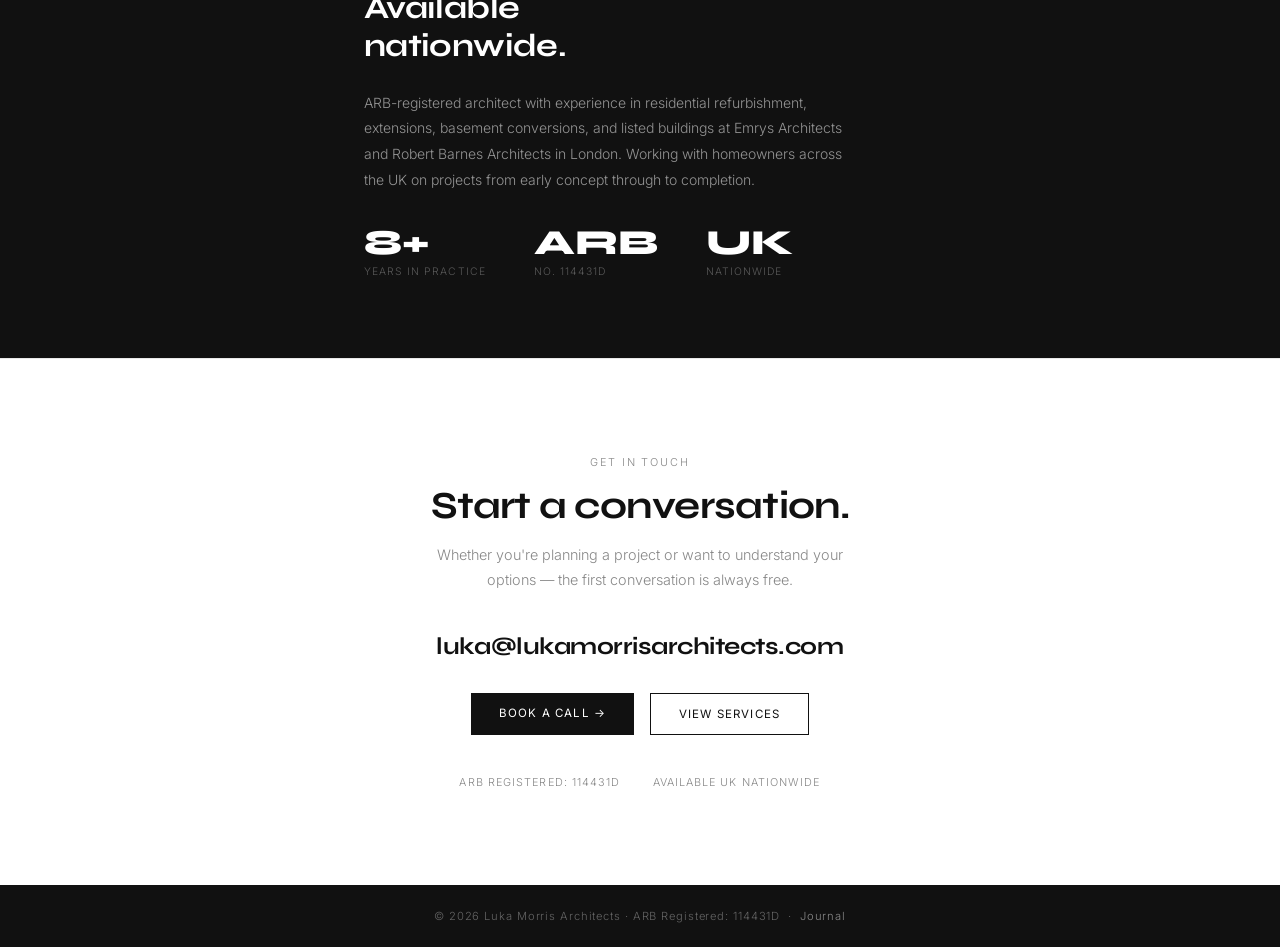
==== commit a2cda1fa: "Add files via upload" ====
--- a/index.html
+++ b/index.html
@@ -6,7 +6,7 @@
 <link rel="icon" type="image/png" href="favicon.png">
 <meta name="viewport" content="width=device-width, initial-scale=1.0">
 <title>Luka Morris Architects — UK Residential Architecture</title>
-<meta name="description" content="ARB-registered architect available across the UK — extensions, whole-house refurbishments, basement conversions, and listed buildings. Based in Galicia.">
+<meta name="description" content="ARB-registered architect available across the UK — extensions, whole-house refurbishments, basement conversions, and listed buildings. ">
 <link rel="preconnect" href="https://fonts.googleapis.com">
 <link href="https://fonts.googleapis.com/css2?family=Syne:wght@400;600;700;800&family=Inter:wght@300;400;500&display=swap" rel="stylesheet">
 <link rel="stylesheet" href="style.css">
@@ -68,7 +68,7 @@
   <div class="hero-text">
     <span class="hero-arb">ARB Registered — 114431D</span>
     <h1 class="hero-display">Architecture<br>built around<br><em>how you live.</em></h1>
-    <p class="hero-sub">London-trained architect based in Galicia, available across the UK — extensions, whole-house refurbishments, basement conversions, and listed buildings.</p>
+    <p class="hero-sub">London-trained, ARB-registered architect available across the UK — extensions, whole-house refurbishments, basement conversions, and listed buildings.</p>
     <div class="hero-cta">
       <a href="work.html" class="btn">View Work</a>
       <a href="https://calendly.com/luka-lukamorrisarchitects/30min" target="_blank" class="btn-outline">Book a Call →</a>
@@ -110,8 +110,8 @@
 <div class="about-strip">
   <div class="about-portrait"><img src="portrait.jpg" alt="Luka Morris, Architect ARB"></div>
   <div class="about-text">
-    <h2>London-trained.<br>Galicia-based.<br>Available nationwide.</h2>
-    <p>ARB-registered architect with experience in residential refurbishment, extensions, basement conversions, and listed buildings at Emrys Architects and Robert Barnes Architects in London. Based in Galicia since 2026, available for UK projects throughout the year — site visits monthly, remote design and coordination ongoing.</p>
+    <h2>London-trained.<br>Available<br>nationwide.</h2>
+    <p>ARB-registered architect with experience in residential refurbishment, extensions, basement conversions, and listed buildings at Emrys Architects and Robert Barnes Architects in London. Working with homeowners across the UK on projects from early concept through to completion.</p>
     <div class="about-stats">
       <div><div class="stat-num">8+</div><div class="stat-label">Years in practice</div></div>
       <div><div class="stat-num">ARB</div><div class="stat-label">No. 114431D</div></div>
@@ -133,13 +133,13 @@
   </div>
   <div class="contact-meta">
     <span>ARB Registered: 114431D</span>
-    <span>Negreira, Galicia</span>
+    
     <span>Available UK Nationwide</span>
   </div>
 </section>
 
 <footer>
-  © 2026 Luka Morris Architects · ARB Registered: 114431D · Negreira, Galicia
+  © 2026 Luka Morris Architects · ARB Registered: 114431D
   &nbsp;·&nbsp; <a href="journal.html">Journal</a>
 </footer>
 
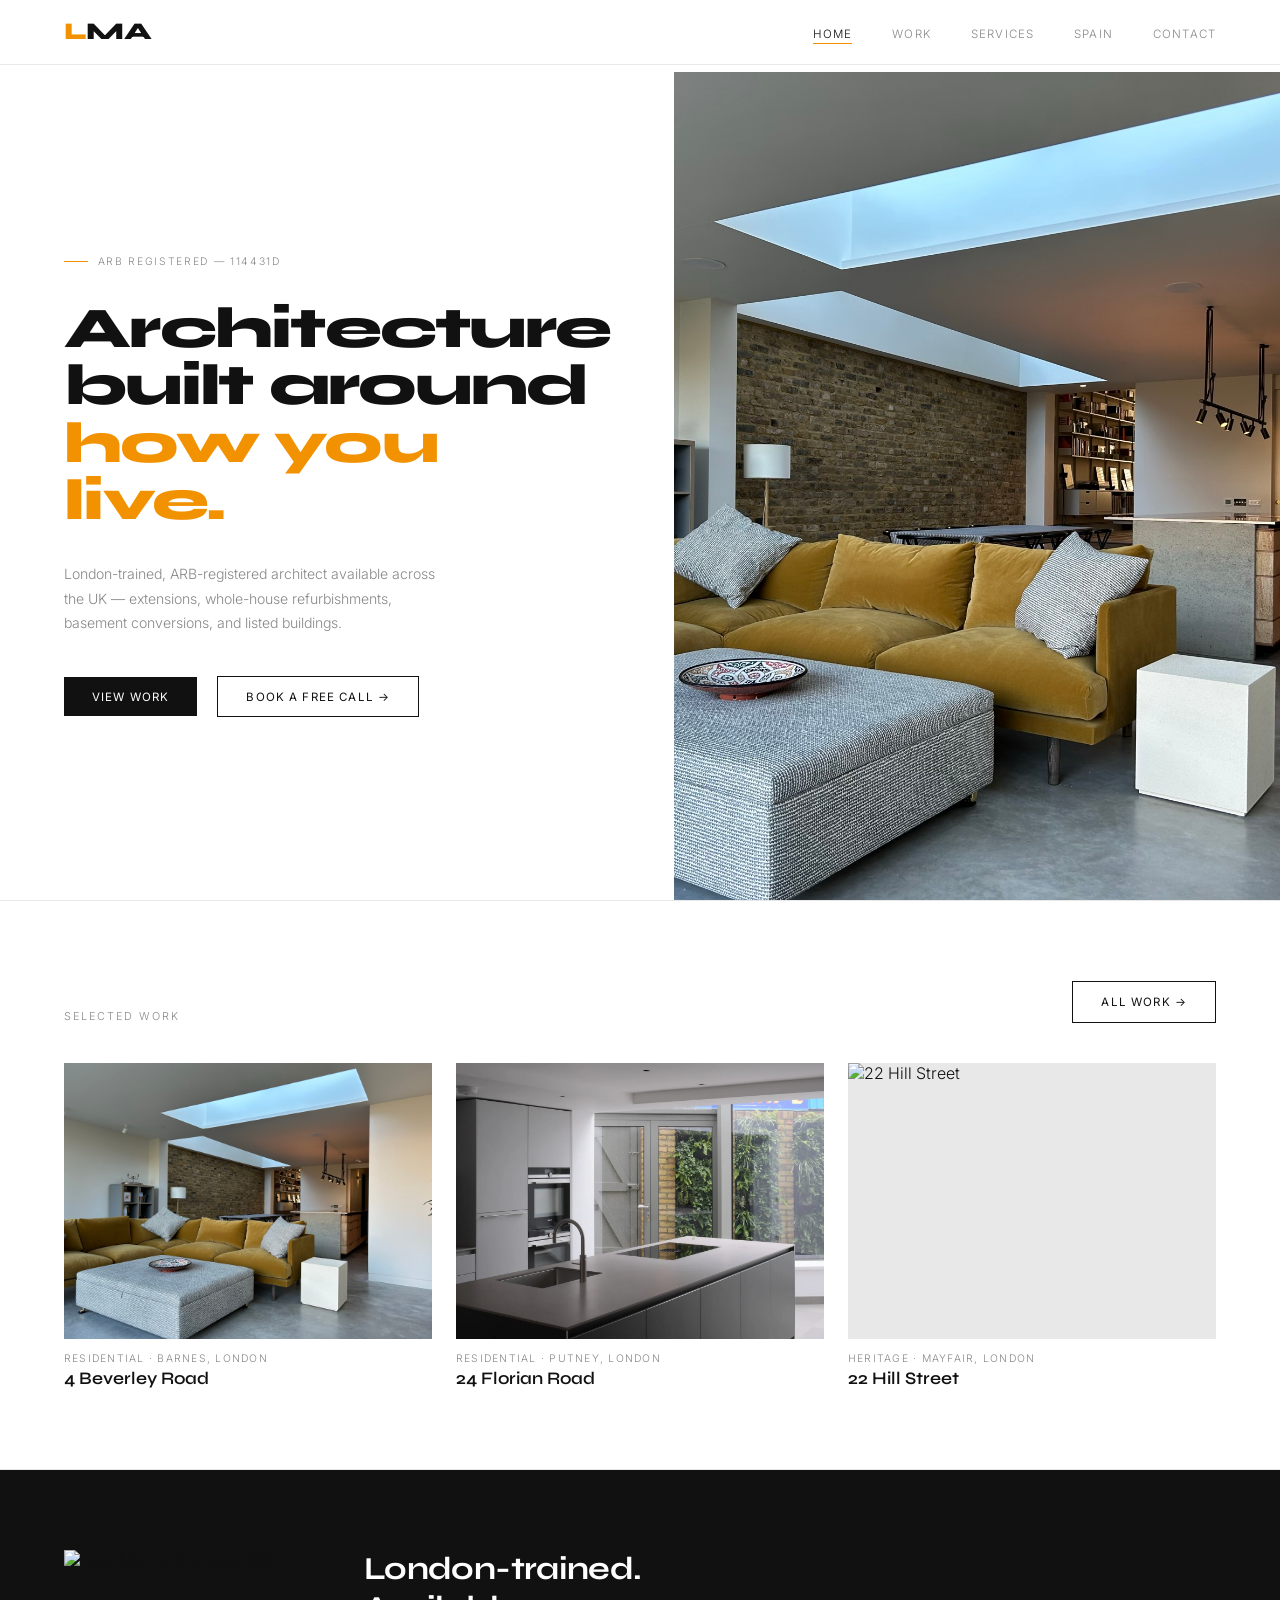
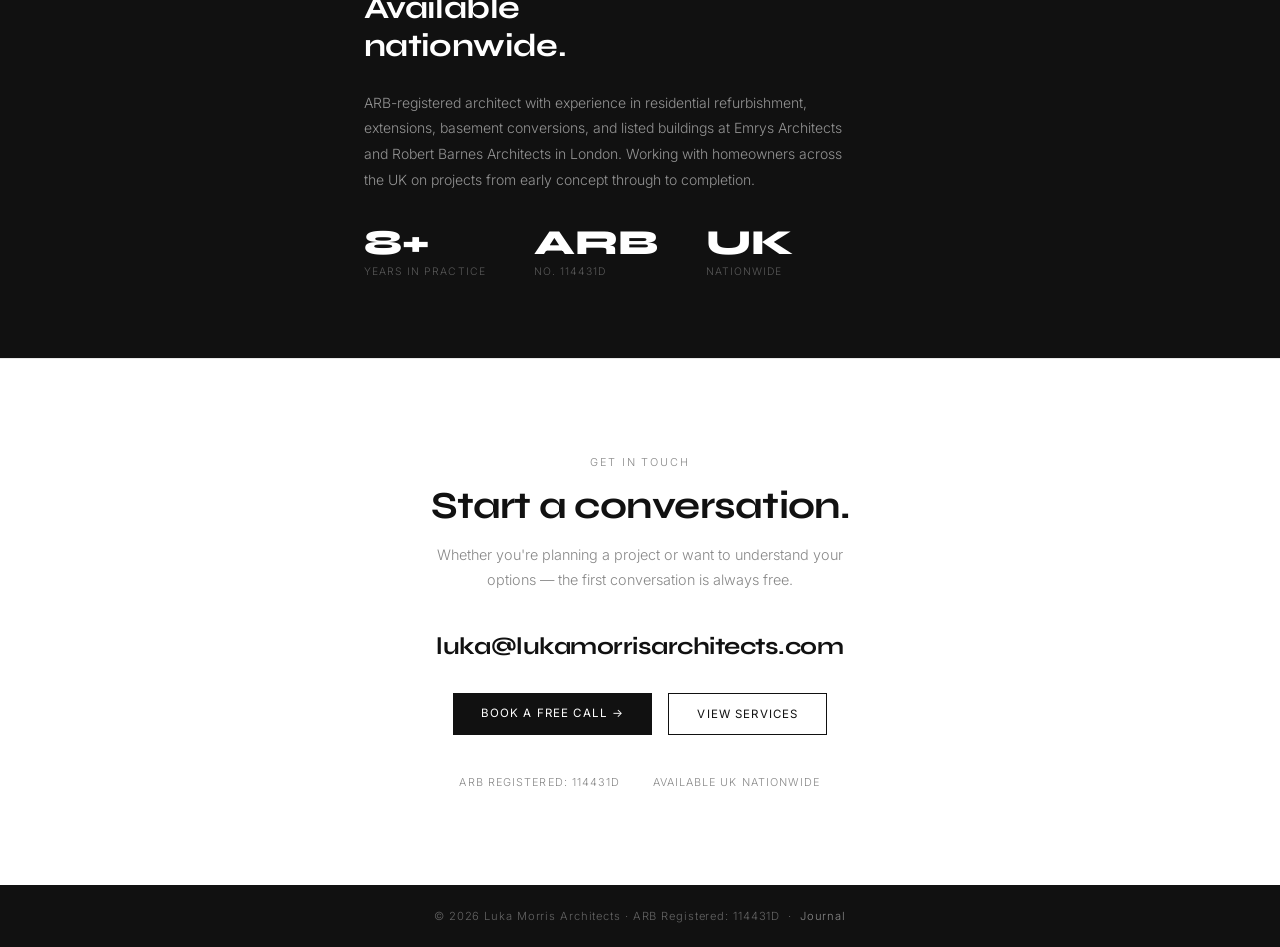
==== commit 081d6437: "Add files via upload" ====
--- a/index.html
+++ b/index.html
@@ -5,8 +5,8 @@
 <link rel="icon" type="image/svg+xml" href="favicon.svg">
 <link rel="icon" type="image/png" href="favicon.png">
 <meta name="viewport" content="width=device-width, initial-scale=1.0">
-<title>Luka Morris Architects — UK Residential Architecture</title>
-<meta name="description" content="ARB-registered architect available across the UK — extensions, whole-house refurbishments, basement conversions, and listed buildings. ">
+<title>ARB-Registered Residential Architect UK | Luka Morris Architects</title>
+<meta name="description" content="London-trained, ARB-registered architect for UK home extensions, refurbishments, basement conversions and listed building projects. Remote-first, available nationwide.">
 <link rel="preconnect" href="https://fonts.googleapis.com">
 <link href="https://fonts.googleapis.com/css2?family=Syne:wght@400;600;700;800&family=Inter:wght@300;400;500&display=swap" rel="stylesheet">
 <link rel="stylesheet" href="style.css">
@@ -71,7 +71,7 @@
     <p class="hero-sub">London-trained, ARB-registered architect available across the UK — extensions, whole-house refurbishments, basement conversions, and listed buildings.</p>
     <div class="hero-cta">
       <a href="work.html" class="btn">View Work</a>
-      <a href="https://calendly.com/luka-lukamorrisarchitects/30min" target="_blank" class="btn-outline">Book a Call →</a>
+      <a href="https://calendly.com/luka-lukamorrisarchitects/30min" target="_blank" class="btn-outline">Book a Free Call →</a>
     </div>
   </div>
   <div class="hero-img">
@@ -128,7 +128,7 @@
   <p class="contact-sub">Whether you're planning a project or want to understand your options — the first conversation is always free.</p>
   <span id="em"></span>
   <div class="contact-cta">
-    <a href="https://calendly.com/luka-lukamorrisarchitects/30min" target="_blank" class="btn">Book a Call →</a>
+    <a href="https://calendly.com/luka-lukamorrisarchitects/30min" target="_blank" class="btn">Book a Free Call →</a>
     <a href="services.html" class="btn-outline">View Services</a>
   </div>
   <div class="contact-meta">
